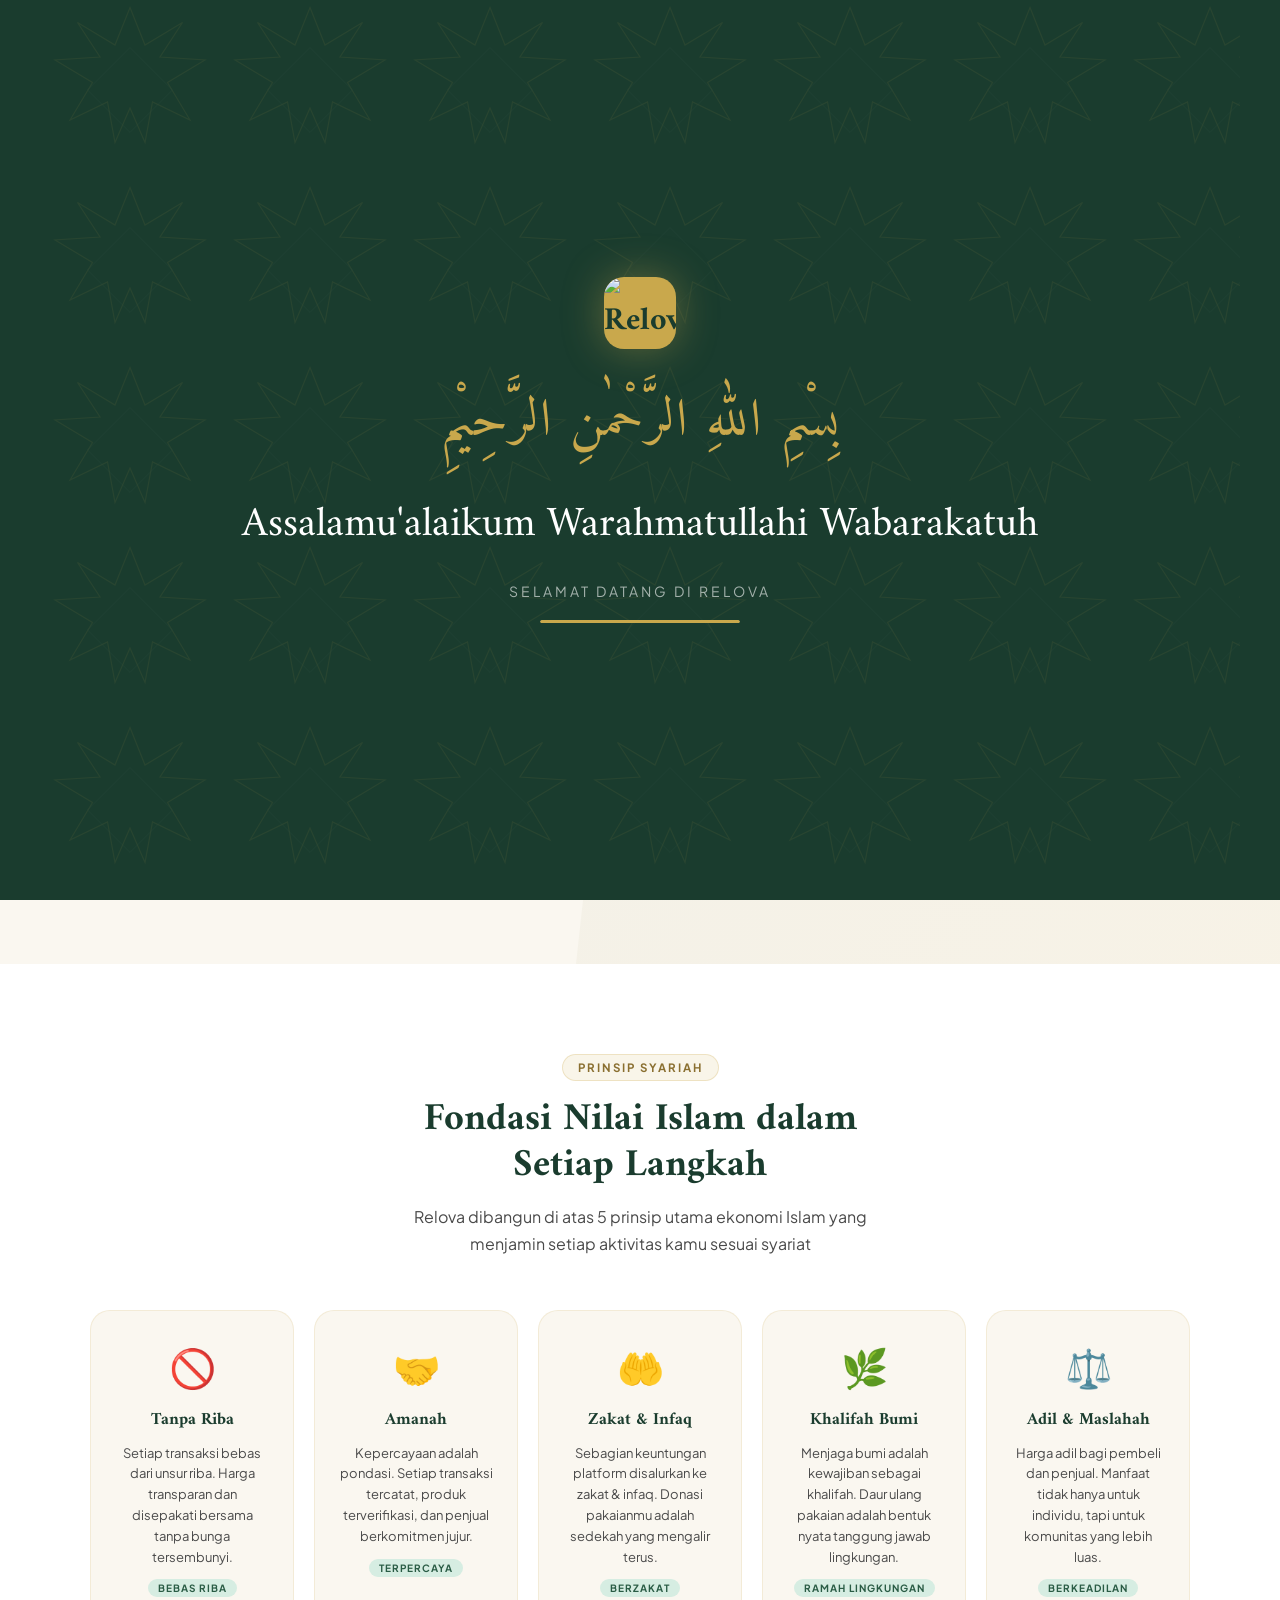
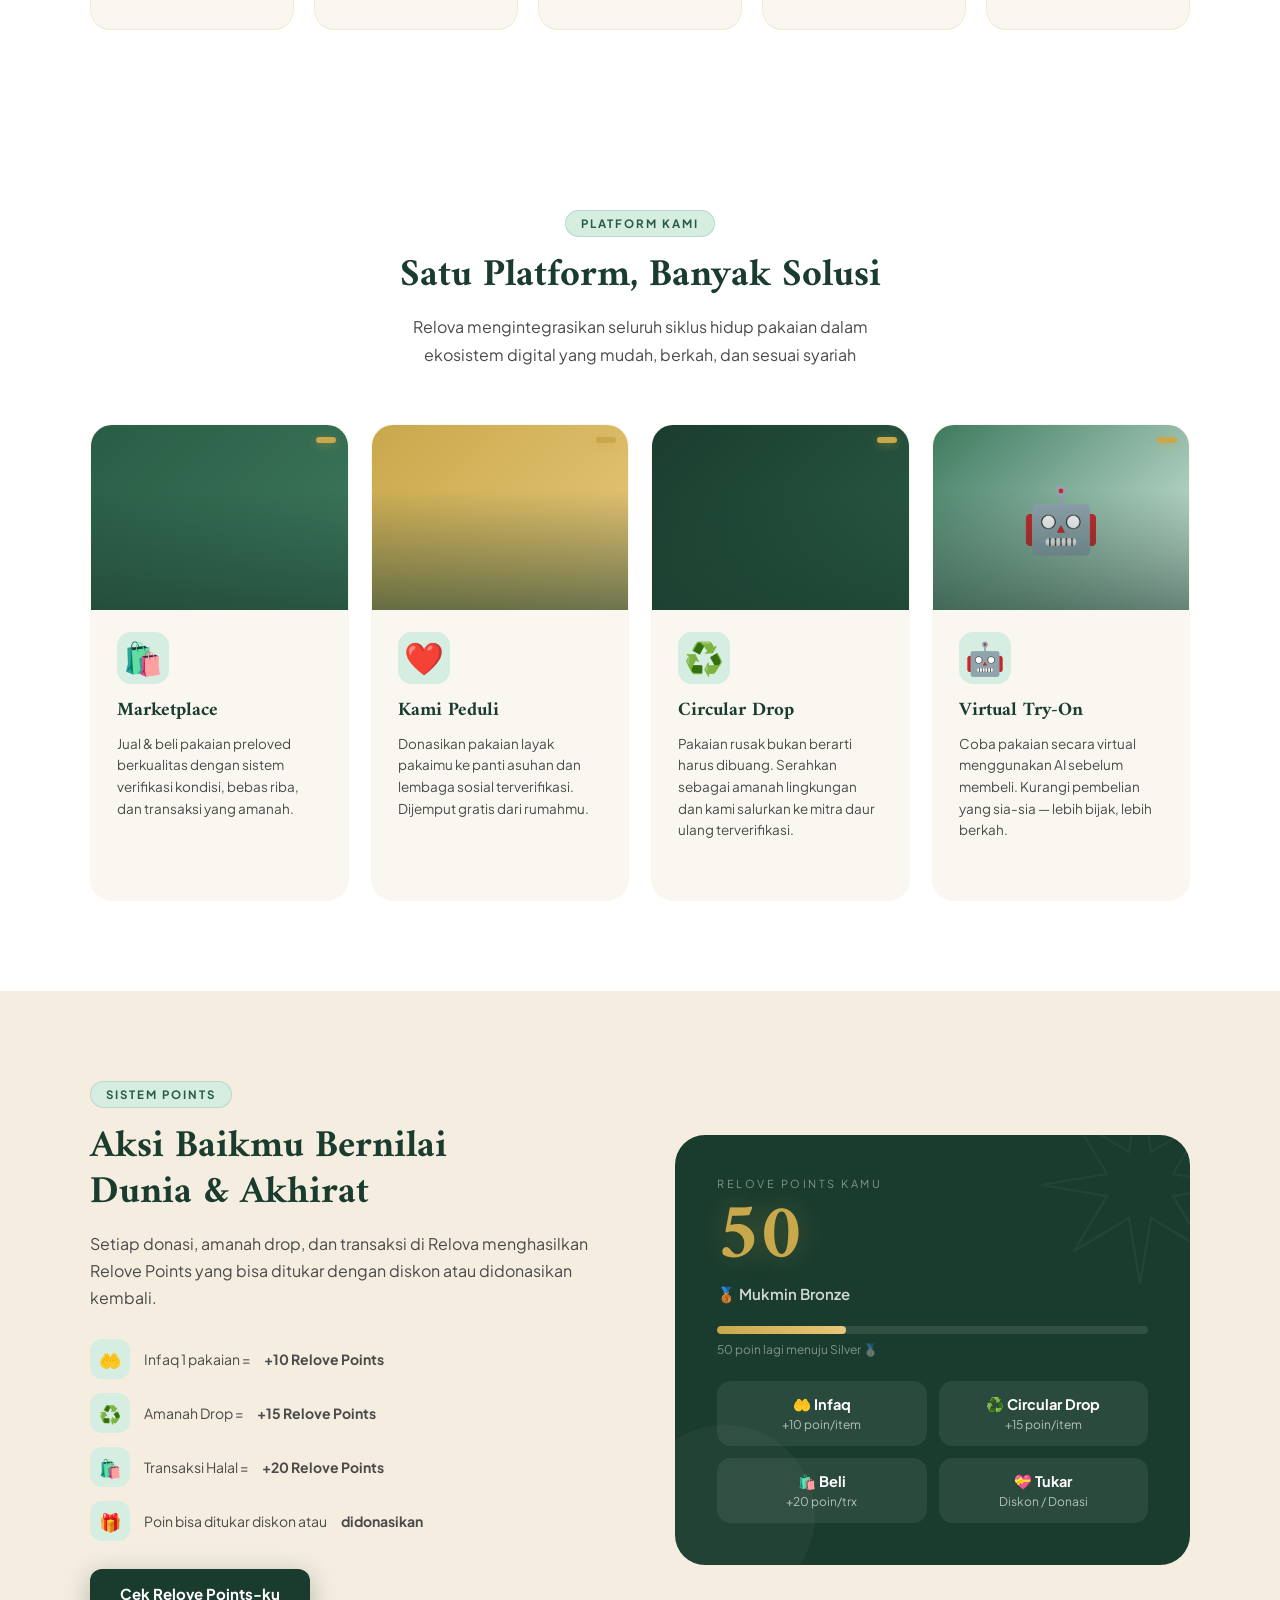
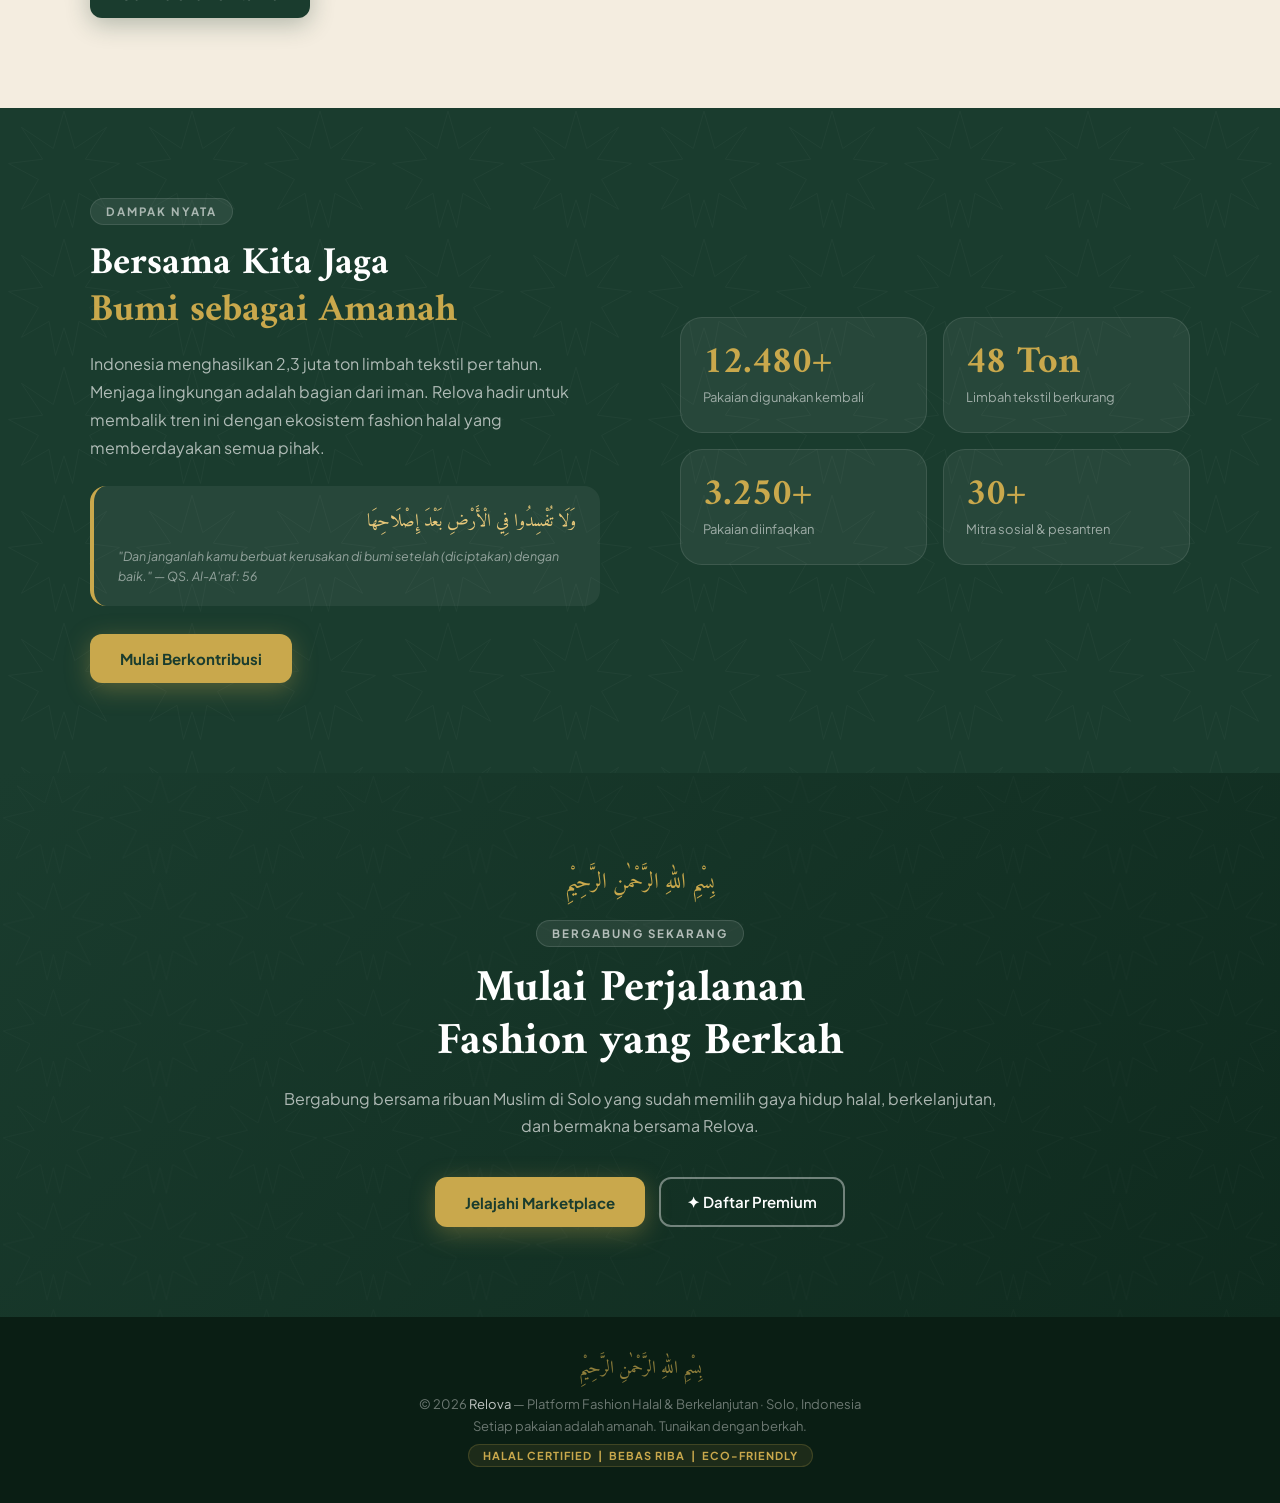
==== index.html @ 6621577d "Update index.html" ====
<!DOCTYPE html>
<html lang="id">
<head>
  <meta charset="UTF-8">
  <meta name="viewport" content="width=device-width, initial-scale=1.0">
  <title>Relova Syariah — Platform Fashion Halal & Berkelanjutan</title>
  <link href="https://fonts.googleapis.com/css2?family=Amiri:ital,wght@0,400;0,700;1,400&family=Plus+Jakarta+Sans:wght@300;400;500;600;700;800&display=swap" rel="stylesheet">

  <style>
    :root {
      --hijau: #1a3c2e;
      --hijau-mid: #2a5c45;
      --hijau-terang: #3d7a5e;
      --hijau-pucat: #d6ede2;
      --emas: #c9a84c;
      --emas-terang: #e8c87a;
      --emas-redup: #8a6f30;
      --krem: #faf7f0;
      --krem-hangat: #f4ede0;
      --putih: #ffffff;
      --teks-gelap: #161616;
      --teks-mid: #4a4a4a;
      --teks-redup: #8a8a8a;
    }

    * { margin: 0; padding: 0; box-sizing: border-box; }
    html { scroll-behavior: smooth; }

    body {
      font-family: 'Plus Jakarta Sans', sans-serif;
      background: var(--krem);
      color: var(--teks-gelap);
      overflow-x: hidden;
    }

    /* ================================================
       SALAM OVERLAY (splash screen)
    ================================================ */
    #salamOverlay {
      position: fixed;
      inset: 0;
      z-index: 9999;
      background: var(--hijau);
      display: flex;
      flex-direction: column;
      align-items: center;
      justify-content: center;
      gap: 20px;
      transition: opacity 0.8s ease, transform 0.8s ease;
    }

    #salamOverlay.fade-out {
      opacity: 0;
      pointer-events: none;
    }

    .salam-geo {
      position: absolute;
      inset: 0;
      overflow: hidden;
      opacity: 0.08;
    }

    .salam-geo svg {
      width: 100%;
      height: 100%;
    }

    .salam-bismillah {
      font-family: 'Amiri', serif;
      font-size: clamp(28px, 5vw, 52px);
      color: var(--emas);
      text-align: center;
      letter-spacing: 2px;
      animation: fadeInUp 0.8s ease both;
      animation-delay: 0.2s;
    }

    .salam-ucap {
      font-family: 'Amiri', serif;
      font-size: clamp(22px, 4vw, 42px);
      color: white;
      text-align: center;
      animation: fadeInUp 0.8s ease both;
      animation-delay: 0.5s;
    }

    .salam-sub {
      font-family: 'Plus Jakarta Sans', sans-serif;
      font-size: 14px;
      color: rgba(255,255,255,0.6);
      text-align: center;
      letter-spacing: 3px;
      text-transform: uppercase;
      animation: fadeInUp 0.8s ease both;
      animation-delay: 0.8s;
    }

    .salam-logo {
      width: 72px;
      height: 72px;
      background: var(--emas);
      border-radius: 20px;
      display: flex;
      align-items: center;
      justify-content: center;
      font-family: 'Amiri', serif;
      font-size: 32px;
      color: var(--hijau);
      font-weight: 700;
      margin-bottom: 8px;
      animation: fadeInUp 0.8s ease both;
      animation-delay: 0s;
      box-shadow: 0 0 40px rgba(201,168,76,0.4);
    }

    .salam-bar {
      width: 200px;
      height: 3px;
      background: rgba(255,255,255,0.1);
      border-radius: 10px;
      overflow: hidden;
      animation: fadeInUp 0.8s ease both;
      animation-delay: 1s;
    }

    .salam-bar-fill {
      height: 100%;
      background: var(--emas);
      border-radius: 10px;
      animation: loadBar 2s ease forwards;
      animation-delay: 1s;
    }

    @keyframes loadBar {
      from { width: 0; }
      to { width: 100%; }
    }

    @keyframes fadeInUp {
      from { opacity: 0; transform: translateY(24px); }
      to { opacity: 1; transform: translateY(0); }
    }

    /* ================================================
       ORNAMEN GEOMETRI ISLAM (helper pattern)
    ================================================ */
    .geo-bg {
      position: absolute;
      inset: 0;
      pointer-events: none;
      overflow: hidden;
      z-index: 0;
    }

    /* ================================================
       NAVBAR
    ================================================ */
    nav {
      position: fixed;
      top: 0; left: 0; right: 0;
      z-index: 900;
      display: flex;
      align-items: center;
      justify-content: space-between;
      padding: 14px 48px;
      background: rgba(250,247,240,0.94);
      backdrop-filter: blur(14px);
      border-bottom: 1px solid rgba(201,168,76,0.18);
      transition: all 0.3s;
    }

    nav.scrolled {
      padding: 10px 48px;
      box-shadow: 0 4px 24px rgba(26,60,46,0.08);
    }

    .logo {
      display: flex;
      align-items: center;
      gap: 12px;
      text-decoration: none;
    }

    .logo-mark {
      width: 38px;
      height: 38px;
      background: var(--hijau);
      border-radius: 11px;
      display: flex;
      align-items: center;
      justify-content: center;
      font-family: 'Amiri', serif;
      font-size: 20px;
      font-weight: 700;
      color: var(--emas);
      box-shadow: 0 4px 14px rgba(26,60,46,0.25);
    }

    .logo-teks {
      display: flex;
      flex-direction: column;
      line-height: 1;
    }

    .logo-nama {
      font-family: 'Amiri', serif;
      font-size: 22px;
      font-weight: 700;
      color: var(--hijau);
    }

    .logo-tagline {
      font-size: 9px;
      font-weight: 600;
      letter-spacing: 2px;
      text-transform: uppercase;
      color: var(--emas);
    }

    nav ul {
      display: flex;
      list-style: none;
      gap: 2px;
    }

    nav ul li a {
      text-decoration: none;
      color: var(--teks-mid);
      font-size: 13.5px;
      font-weight: 500;
      padding: 8px 13px;
      border-radius: 8px;
      transition: all 0.2s;
    }

    nav ul li a:hover {
      color: var(--hijau);
      background: var(--hijau-pucat);
    }

    .nav-cta {
      background: var(--emas) !important;
      color: var(--hijau) !important;
      font-weight: 700 !important;
      padding: 9px 18px !important;
      border-radius: 10px !important;
    }

    .nav-cta:hover {
      background: var(--emas-redup) !important;
      color: white !important;
    }

    /* ================================================
       HERO
    ================================================ */
    .hero {
      min-height: 100vh;
      display: grid;
      grid-template-columns: 1fr 1fr;
      align-items: center;
      padding: 110px 60px 70px;
      position: relative;
      overflow: hidden;
    }

    /* Islamic geometric bg */
    .hero::before {
      content: '';
      position: absolute;
      top: 0; right: 0;
      width: 55%;
      height: 100%;
      background: linear-gradient(135deg, rgba(26,60,46,0.04) 0%, rgba(201,168,76,0.06) 100%);
      clip-path: polygon(15% 0, 100% 0, 100% 100%, 0% 100%);
      z-index: 0;
    }

    .hero-text {
      position: relative;
      z-index: 1;
    }

    .hero-bismillah {
      font-family: 'Amiri', serif;
      font-size: 20px;
      color: var(--emas);
      margin-bottom: 18px;
      letter-spacing: 1px;
      opacity: 0.9;
    }

    .hero-badge {
      display: inline-flex;
      align-items: center;
      gap: 8px;
      background: var(--hijau-pucat);
      color: var(--hijau-mid);
      font-size: 12.5px;
      font-weight: 700;
      padding: 6px 16px;
      border-radius: 20px;
      margin-bottom: 26px;
      letter-spacing: 0.4px;
      border: 1px solid rgba(42,92,69,0.15);
    }

    .hero-badge .dot {
      width: 7px; height: 7px;
      background: var(--emas);
      border-radius: 50%;
      animation: pulse 2s ease-in-out infinite;
    }

    @keyframes pulse {
      0%, 100% { transform: scale(1); opacity: 1; }
      50% { transform: scale(1.4); opacity: 0.5; }
    }

    .hero-text h1 {
      font-family: 'Amiri', serif;
      font-size: clamp(38px, 4.5vw, 62px);
      font-weight: 700;
      line-height: 1.12;
      color: var(--hijau);
      margin-bottom: 22px;
    }

    .hero-text h1 .emas {
      color: var(--emas);
      position: relative;
    }

    .hero-text h1 .emas::after {
      content: '';
      position: absolute;
      bottom: -3px; left: 0; right: 0;
      height: 2.5px;
      background: linear-gradient(90deg, var(--emas), transparent);
      border-radius: 2px;
    }

    .hero-text p {
      font-size: 16.5px;
      color: var(--teks-mid);
      line-height: 1.75;
      max-width: 460px;
      margin-bottom: 36px;
    }

    .halal-badges {
      display: flex;
      gap: 10px;
      flex-wrap: wrap;
      margin-bottom: 32px;
    }

    .hbadge {
      display: flex;
      align-items: center;
      gap: 6px;
      background: white;
      border: 1.5px solid var(--hijau-pucat);
      border-radius: 8px;
      padding: 6px 14px;
      font-size: 12px;
      font-weight: 700;
      color: var(--hijau);
      box-shadow: 0 2px 10px rgba(26,60,46,0.06);
    }

    .hbadge .icon {
      font-size: 15px;
    }

    .hero-buttons {
      display: flex;
      gap: 14px;
      align-items: center;
      flex-wrap: wrap;
    }

    .btn-utama {
      background: var(--hijau);
      color: white;
      border: none;
      padding: 15px 30px;
      border-radius: 12px;
      font-family: 'Plus Jakarta Sans', sans-serif;
      font-size: 15px;
      font-weight: 700;
      cursor: pointer;
      transition: all 0.3s;
      box-shadow: 0 6px 24px rgba(26,60,46,0.3);
    }

    .btn-utama:hover {
      background: #0f2a1e;
      transform: translateY(-2px);
      box-shadow: 0 10px 36px rgba(26,60,46,0.38);
    }

    .btn-emas {
      background: var(--emas);
      color: var(--hijau);
      border: none;
      padding: 15px 30px;
      border-radius: 12px;
      font-family: 'Plus Jakarta Sans', sans-serif;
      font-size: 15px;
      font-weight: 700;
      cursor: pointer;
      transition: all 0.3s;
      box-shadow: 0 6px 24px rgba(201,168,76,0.35);
    }

    .btn-emas:hover {
      background: var(--emas-redup);
      color: white;
      transform: translateY(-2px);
    }

    .btn-outline {
      background: transparent;
      color: var(--hijau);
      border: 2px solid var(--hijau);
      padding: 13px 26px;
      border-radius: 12px;
      font-family: 'Plus Jakarta Sans', sans-serif;
      font-size: 15px;
      font-weight: 600;
      cursor: pointer;
      transition: all 0.3s;
      display: flex;
      align-items: center;
      gap: 8px;
    }

    .btn-outline:hover {
      background: var(--hijau-pucat);
      transform: translateY(-2px);
    }

    .hero-stats {
      display: flex;
      gap: 32px;
      margin-top: 52px;
      padding-top: 30px;
      border-top: 1px solid rgba(201,168,76,0.2);
    }

    .stat-item {}
    .stat-angka {
      font-family: 'Amiri', serif;
      font-size: 28px;
      font-weight: 700;
      color: var(--hijau);
    }
    .stat-label {
      font-size: 12px;
      color: var(--teks-redup);
      font-weight: 500;
      margin-top: 2px;
    }

    /* === HERO VISUAL === */
    .hero-visual {
      display: flex;
      justify-content: center;
      align-items: center;
      position: relative;
      z-index: 1;
    }

    .hero-visual-wrap {
      position: relative;
      width: 400px;
      height: 500px;
    }

    /* Islamic geometric star ornament */
    .geo-ornamen {
      position: absolute;
      top: 50%;
      left: 50%;
      transform: translate(-50%, -50%);
      width: 380px;
      height: 380px;
      opacity: 0.07;
      animation: slowSpin 40s linear infinite;
    }

    @keyframes slowSpin {
      from { transform: translate(-50%, -50%) rotate(0deg); }
      to { transform: translate(-50%, -50%) rotate(360deg); }
    }

    .kartu-utama {
      position: absolute;
      top: 50%; left: 50%;
      transform: translate(-50%, -50%);
      width: 270px;
      background: white;
      border-radius: 28px;
      padding: 32px 28px;
      box-shadow: 0 24px 72px rgba(26,60,46,0.18);
      z-index: 3;
      text-align: center;
    }

    .kartu-utama .ku-icon {
      font-size: 52px;
      margin-bottom: 14px;
    }

    .kartu-utama h3 {
      font-family: 'Amiri', serif;
      font-size: 22px;
      color: var(--hijau);
      font-weight: 700;
    }

    .kartu-utama p {
      font-size: 12.5px;
      color: var(--teks-redup);
      margin-top: 4px;
    }

    .kartu-utama .halal-seal {
      display: inline-flex;
      align-items: center;
      gap: 4px;
      background: var(--hijau-pucat);
      color: var(--hijau);
      font-size: 11px;
      font-weight: 700;
      padding: 4px 12px;
      border-radius: 20px;
      margin-top: 14px;
      border: 1px solid rgba(42,92,69,0.2);
    }

    .kartu-belakang1 {
      position: absolute;
      width: 220px;
      height: 300px;
      top: 20px; right: 10px;
      background: linear-gradient(140deg, var(--hijau-mid), var(--hijau-terang));
      border-radius: 24px;
      z-index: 1;
      transform: rotate(9deg);
      box-shadow: 0 16px 48px rgba(26,60,46,0.2);
    }

    .kartu-belakang2 {
      position: absolute;
      width: 220px;
      height: 300px;
      bottom: 20px; left: 10px;
      background: linear-gradient(140deg, var(--emas), var(--emas-terang));
      border-radius: 24px;
      z-index: 1;
      transform: rotate(-7deg);
      box-shadow: 0 16px 48px rgba(201,168,76,0.25);
    }

    .badge-melayang {
      position: absolute;
      background: white;
      border-radius: 14px;
      padding: 10px 16px;
      box-shadow: 0 10px 32px rgba(0,0,0,0.1);
      font-size: 13px;
      font-weight: 700;
      z-index: 4;
    }

    .badge-atas {
      top: 8px; right: -10px;
      color: var(--hijau);
      animation: melayang 3s ease-in-out infinite;
    }

    .badge-bawah {
      bottom: 16px; left: -10px;
      color: var(--emas-redup);
      animation: melayang 3s ease-in-out infinite;
      animation-delay: 1.5s;
    }

    @keyframes melayang {
      0%, 100% { transform: translateY(0); }
      50% { transform: translateY(-9px); }
    }

    /* ================================================
       SECTION WRAPPER
    ================================================ */
    section.blok {
      padding: 90px 60px;
      position: relative;
    }

    .label-seksi {
      display: inline-flex;
      align-items: center;
      gap: 8px;
      background: var(--hijau-pucat);
      color: var(--hijau-mid);
      font-size: 11.5px;
      font-weight: 700;
      letter-spacing: 2px;
      text-transform: uppercase;
      padding: 5px 15px;
      border-radius: 20px;
      margin-bottom: 16px;
      border: 1px solid rgba(42,92,69,0.15);
    }

    .label-emas {
      background: rgba(201,168,76,0.12);
      color: var(--emas-redup);
      border-color: rgba(201,168,76,0.25);
    }

    .judul-seksi {
      font-family: 'Amiri', serif;
      font-size: clamp(28px, 3vw, 44px);
      font-weight: 700;
      color: var(--hijau);
      line-height: 1.2;
      margin-bottom: 14px;
    }

    .sub-seksi {
      color: var(--teks-mid);
      font-size: 16px;
      max-width: 520px;
      line-height: 1.7;
    }

    /* ================================================
       FITUR GRID
    ================================================ */
    .fitur-seksi {
      background: white;
    }

    .fitur-header {
      text-align: center;
      margin-bottom: 56px;
    }

    .fitur-header .sub-seksi {
      margin: 0 auto;
    }

    .fitur-grid {
      display: grid;
      grid-template-columns: repeat(auto-fit, minmax(250px, 1fr));
      gap: 22px;
      max-width: 1100px;
      margin: 0 auto;
    }

    .kartu-fitur {
      background: var(--krem);
      border-radius: 22px;
      cursor: pointer;
      transition: all 0.35s cubic-bezier(0.34, 1.2, 0.64, 1);
      border: 1.5px solid transparent;
      overflow: hidden;
      position: relative;
    }

    .kartu-fitur:hover {
      transform: translateY(-9px);
      border-color: rgba(201,168,76,0.3);
      box-shadow: 0 22px 56px rgba(26,60,46,0.1);
    }

    .kf-img-wrap {
      width: 100%;
      height: 185px;
      overflow: hidden;
      position: relative;
    }

    .kf-img-wrap img {
      width: 100%;
      height: 100%;
      object-fit: cover;
      transition: transform 0.5s ease;
    }

    .kartu-fitur:hover .kf-img-wrap img {
      transform: scale(1.08);
    }

    .kf-overlay {
      position: absolute;
      inset: 0;
      background: linear-gradient(to bottom, transparent 35%, rgba(26,60,46,0.6) 100%);
    }

    .halal-chip {
      position: absolute;
      top: 12px; right: 12px;
      background: var(--emas);
      color: var(--hijau);
      font-size: 10px;
      font-weight: 800;
      padding: 3px 10px;
      border-radius: 20px;
      letter-spacing: 0.5px;
      box-shadow: 0 2px 10px rgba(201,168,76,0.4);
    }

    .kf-body {
      padding: 22px 26px 28px;
    }

    .kf-ikon {
      font-size: 32px;
      margin-bottom: 10px;
      display: inline-flex;
      align-items: center;
      justify-content: center;
      width: 52px;
      height: 52px;
      background: var(--hijau-pucat);
      border-radius: 14px;
    }

    .kartu-fitur h3 {
      font-family: 'Amiri', serif;
      font-size: 19px;
      font-weight: 700;
      color: var(--hijau);
      margin-bottom: 6px;
    }

    .kartu-fitur p {
      font-size: 13.5px;
      color: var(--teks-mid);
      line-height: 1.6;
    }

    .kf-arrow {
      display: inline-flex;
      align-items: center;
      gap: 6px;
      color: var(--emas-redup);
      font-size: 13px;
      font-weight: 700;
      margin-top: 14px;
      opacity: 0;
      transform: translateX(-8px);
      transition: all 0.3s;
    }

    .kartu-fitur:hover .kf-arrow {
      opacity: 1;
      transform: translateX(0);
    }

    /* ================================================
       PAHALA POINTS SECTION
    ================================================ */
    .pahala-seksi {
      background: var(--krem-hangat);
      overflow: hidden;
    }

    .pahala-container {
      display: grid;
      grid-template-columns: 1fr 1fr;
      gap: 70px;
      align-items: center;
      max-width: 1100px;
      margin: 0 auto;
    }

    .pahala-kartu {
      background: var(--hijau);
      border-radius: 30px;
      padding: 42px;
      color: white;
      position: relative;
      overflow: hidden;
    }

    /* Islamic star watermark inside card */
    .pahala-kartu::before {
      content: '';
      position: absolute;
      right: -60px; top: -60px;
      width: 220px; height: 220px;
      background: url("data:image/svg+xml,%3Csvg xmlns='http://www.w3.org/2000/svg' viewBox='0 0 100 100'%3E%3Cpath d='M50 5 L55 35 L80 20 L65 45 L95 50 L65 55 L80 80 L55 65 L50 95 L45 65 L20 80 L35 55 L5 50 L35 45 L20 20 L45 35 Z' fill='none' stroke='white' stroke-width='1'/%3E%3C/svg%3E") center/cover;
      opacity: 0.04;
    }

    .pahala-kartu::after {
      content: '';
      position: absolute;
      bottom: -40px; left: -40px;
      width: 180px; height: 180px;
      background: rgba(255,255,255,0.03);
      border-radius: 50%;
    }

    .pk-label {
      font-size: 11px;
      letter-spacing: 2.5px;
      text-transform: uppercase;
      color: rgba(255,255,255,0.45);
      margin-bottom: 8px;
    }

    .pk-poin {
      font-family: 'Amiri', serif;
      font-size: 80px;
      font-weight: 700;
      line-height: 1;
      color: var(--emas);
      text-shadow: 0 0 30px rgba(201,168,76,0.3);
    }

    .pk-level {
      font-size: 15px;
      font-weight: 600;
      color: rgba(255,255,255,0.8);
      margin-top: 6px;
      margin-bottom: 22px;
    }

    .pk-track {
      background: rgba(255,255,255,0.1);
      height: 8px;
      border-radius: 20px;
      overflow: hidden;
      margin-bottom: 8px;
    }

    .pk-fill {
      height: 100%;
      background: linear-gradient(90deg, var(--emas), var(--emas-terang));
      border-radius: 20px;
      transition: width 1.5s ease;
    }

    .pk-next {
      font-size: 12px;
      color: rgba(255,255,255,0.45);
    }

    .pk-grid {
      display: grid;
      grid-template-columns: 1fr 1fr;
      gap: 12px;
      margin-top: 24px;
    }

    .pk-item {
      background: rgba(255,255,255,0.07);
      border-radius: 14px;
      padding: 14px;
      text-align: center;
      font-size: 12px;
      color: rgba(255,255,255,0.65);
    }

    .pk-item strong {
      display: block;
      font-size: 14.5px;
      color: white;
      margin-bottom: 3px;
    }

    .pahala-info {
      display: flex;
      flex-direction: column;
      gap: 14px;
      margin-top: 28px;
    }

    .pahala-row {
      display: flex;
      align-items: center;
      gap: 14px;
      font-size: 14px;
      color: var(--teks-mid);
    }

    .pahala-row .pr-icon {
      width: 40px; height: 40px;
      background: var(--hijau-pucat);
      border-radius: 12px;
      display: flex;
      align-items: center;
      justify-content: center;
      font-size: 18px;
      flex-shrink: 0;
    }

    /* ================================================
       NILAI & DAMPAK
    ================================================ */
    .dampak-seksi {
      background: var(--hijau);
      color: white;
      overflow: hidden;
    }

    .dampak-inner {
      max-width: 1100px;
      margin: 0 auto;
      display: grid;
      grid-template-columns: 1fr 1fr;
      gap: 80px;
      align-items: center;
    }

    .dampak-kiri h2 {
      font-family: 'Amiri', serif;
      font-size: clamp(28px, 3vw, 44px);
      font-weight: 700;
      line-height: 1.2;
      margin-bottom: 16px;
    }

    .dampak-kiri h2 .emas { color: var(--emas); }

    .dampak-kiri p {
      color: rgba(255,255,255,0.65);
      font-size: 16px;
      line-height: 1.75;
    }

    .ayat-box {
      margin-top: 24px;
      padding: 20px 24px;
      background: rgba(255,255,255,0.06);
      border-radius: 16px;
      border-left: 4px solid var(--emas);
    }

    .ayat-arab {
      font-family: 'Amiri', serif;
      font-size: 18px;
      color: var(--emas-terang);
      direction: rtl;
      text-align: right;
      line-height: 1.8;
      margin-bottom: 8px;
    }

    .ayat-terjemah {
      font-size: 12.5px;
      color: rgba(255,255,255,0.5);
      font-style: italic;
      line-height: 1.6;
    }

    .dampak-grid {
      display: grid;
      grid-template-columns: 1fr 1fr;
      gap: 16px;
    }

    .dampak-item {
      background: rgba(255,255,255,0.06);
      border: 1px solid rgba(255,255,255,0.1);
      border-radius: 22px;
      padding: 26px 22px;
      transition: all 0.3s;
    }

    .dampak-item:hover {
      background: rgba(255,255,255,0.1);
      border-color: rgba(201,168,76,0.3);
    }

    .dampak-angka {
      font-family: 'Amiri', serif;
      font-size: 38px;
      font-weight: 700;
      color: var(--emas);
      line-height: 1;
    }

    .dampak-label {
      font-size: 13px;
      color: rgba(255,255,255,0.55);
      margin-top: 6px;
      line-height: 1.4;
    }

    /* ================================================
       PRINSIP SYARIAH SECTION
    ================================================ */
    .syariah-seksi {
      background: white;
    }

    .syariah-header {
      text-align: center;
      margin-bottom: 52px;
    }

    .syariah-header .sub-seksi {
      margin: 0 auto;
    }

    .syariah-grid {
      display: grid;
      grid-template-columns: repeat(auto-fit, minmax(200px, 1fr));
      gap: 20px;
      max-width: 1100px;
      margin: 0 auto;
    }

    .kartu-prinsip {
      background: var(--krem);
      border-radius: 20px;
      padding: 32px 24px;
      text-align: center;
      border: 1.5px solid rgba(201,168,76,0.15);
      transition: all 0.3s;
    }

    .kartu-prinsip:hover {
      border-color: var(--emas);
      transform: translateY(-5px);
      box-shadow: 0 16px 48px rgba(201,168,76,0.12);
    }

    .kp-ikon {
      font-size: 38px;
      margin-bottom: 14px;
      display: block;
    }

    .kartu-prinsip h4 {
      font-family: 'Amiri', serif;
      font-size: 17px;
      font-weight: 700;
      color: var(--hijau);
      margin-bottom: 8px;
    }

    .kartu-prinsip p {
      font-size: 13px;
      color: var(--teks-mid);
      line-height: 1.6;
    }

    .kp-badge {
      display: inline-block;
      background: var(--hijau-pucat);
      color: var(--hijau-mid);
      font-size: 10px;
      font-weight: 700;
      letter-spacing: 1px;
      padding: 3px 10px;
      border-radius: 20px;
      margin-top: 12px;
    }

    /* ================================================
       CTA SECTION
    ================================================ */
    .cta-seksi {
      background: linear-gradient(135deg, var(--hijau) 0%, #0f2a1e 100%);
      text-align: center;
      color: white;
      position: relative;
      overflow: hidden;
    }

    .cta-geo {
      position: absolute;
      inset: 0;
      opacity: 0.04;
    }

    .cta-inner {
      max-width: 720px;
      margin: 0 auto;
      position: relative;
      z-index: 1;
    }

    .cta-bismillah {
      font-family: 'Amiri', serif;
      font-size: 22px;
      color: var(--emas);
      margin-bottom: 18px;
    }

    .cta-seksi h2 {
      font-family: 'Amiri', serif;
      font-size: clamp(30px, 3.5vw, 50px);
      font-weight: 700;
      line-height: 1.18;
      margin-bottom: 16px;
    }

    .cta-seksi p {
      color: rgba(255,255,255,0.65);
      font-size: 16px;
      margin-bottom: 38px;
      line-height: 1.7;
    }

    .cta-tombol {
      display: flex;
      gap: 14px;
      justify-content: center;
      flex-wrap: wrap;
    }

    /* ================================================
       FOOTER
    ================================================ */
    footer {
      background: #0a1e14;
      color: rgba(255,255,255,0.4);
      text-align: center;
      padding: 36px 60px;
      font-size: 13px;
    }

    footer .footer-bismillah {
      font-family: 'Amiri', serif;
      font-size: 18px;
      color: var(--emas);
      margin-bottom: 12px;
      opacity: 0.7;
    }

    footer span { color: rgba(255,255,255,0.75); }

    footer .footer-halal {
      display: inline-flex;
      align-items: center;
      gap: 6px;
      background: rgba(201,168,76,0.1);
      border: 1px solid rgba(201,168,76,0.2);
      color: var(--emas);
      font-size: 11px;
      font-weight: 700;
      padding: 4px 14px;
      border-radius: 20px;
      margin-top: 10px;
      letter-spacing: 1px;
    }

    /* ================================================
       MODAL
    ================================================ */
    .modal-overlay {
      position: fixed;
      inset: 0;
      background: rgba(26,60,46,0.88);
      backdrop-filter: blur(8px);
      z-index: 9998;
      opacity: 0;
      pointer-events: none;
      transition: opacity 0.35s;
      display: flex;
      align-items: center;
      justify-content: center;
      padding: 20px;
    }

    .modal-overlay.active {
      opacity: 1;
      pointer-events: all;
    }

    .modal-box {
      background: var(--krem);
      border-radius: 30px;
      padding: 48px;
      max-width: 700px;
      width: 100%;
      max-height: 90vh;
      overflow-y: auto;
      transform: translateY(30px) scale(0.96);
      transition: transform 0.35s cubic-bezier(0.34, 1.56, 0.64, 1);
      position: relative;
    }

    .modal-overlay.active .modal-box {
      transform: translateY(0) scale(1);
    }

    .modal-bismillah {
      font-family: 'Amiri', serif;
      font-size: 22px;
      color: var(--emas);
      text-align: center;
      margin-bottom: 16px;
    }

    .modal-close {
      position: absolute;
      top: 20px; right: 20px;
      background: var(--hijau-pucat);
      border: none;
      width: 38px; height: 38px;
      border-radius: 50%;
      font-size: 16px;
      cursor: pointer;
      color: var(--hijau);
      display: flex; align-items: center; justify-content: center;
      transition: background 0.2s;
    }

    .modal-close:hover { background: rgba(42,92,69,0.2); }

    .modal-box h2 {
      font-family: 'Amiri', serif;
      font-size: 30px;
      color: var(--hijau);
      margin-bottom: 8px;
    }

    .modal-sub {
      color: var(--teks-redup);
      font-size: 14px;
      margin-bottom: 32px;
      line-height: 1.6;
    }

    .modal-steps {
      display: flex;
      flex-direction: column;
      gap: 16px;
    }

    .modal-step {
      display: flex;
      gap: 18px;
      align-items: flex-start;
      padding: 20px;
      background: white;
      border-radius: 18px;
      border: 1px solid rgba(201,168,76,0.15);
    }

    .step-num {
      width: 42px; height: 42px;
      min-width: 42px;
      background: var(--hijau);
      color: var(--emas);
      border-radius: 12px;
      display: flex; align-items: center; justify-content: center;
      font-family: 'Amiri', serif;
      font-size: 20px;
      font-weight: 700;
    }

    .step-content h4 {
      font-size: 15px;
      font-weight: 700;
      color: var(--hijau);
      margin-bottom: 4px;
    }

    .step-content p {
      font-size: 13px;
      color: var(--teks-mid);
      line-height: 1.6;
    }

    .modal-pillars {
      display: grid;
      grid-template-columns: 1fr 1fr;
      gap: 14px;
      margin-top: 28px;
    }

    .pillar-card {
      background: white;
      border-radius: 16px;
      padding: 20px;
      border: 1px solid rgba(201,168,76,0.18);
      text-align: center;
    }

    .pillar-icon { font-size: 28px; margin-bottom: 8px; }
    .pillar-card h4 { font-size: 14px; font-weight: 700; color: var(--hijau); }
    .pillar-card p { font-size: 12px; color: var(--teks-redup); margin-top: 4px; }

    .modal-cta {
      margin-top: 28px;
      display: flex;
      gap: 12px;
      flex-wrap: wrap;
    }

    /* ================================================
       FADE ON SCROLL
    ================================================ */
    .fade-up {
      opacity: 0;
      transform: translateY(30px);
      transition: opacity 0.65s ease, transform 0.65s ease;
    }

    .fade-up.visible {
      opacity: 1;
      transform: translateY(0);
    }

    /* ================================================
       RESPONSIVE
    ================================================ */
    @media (max-width: 900px) {
      nav { padding: 14px 20px; }
      nav ul { display: none; }
      .hero {
        grid-template-columns: 1fr;
        padding: 100px 24px 60px;
        text-align: center;
      }
      .hero-text p { margin: 0 auto 28px; }
      .hero-buttons, .halal-badges { justify-content: center; }
      .hero-stats { justify-content: center; }
      .hero-visual { display: none; }
      section.blok { padding: 60px 24px; }
      .pahala-container, .dampak-inner { grid-template-columns: 1fr; gap: 36px; }
      .dampak-grid { grid-template-columns: 1fr 1fr; }
      .modal-box { padding: 28px 20px; }
      .modal-pillars { grid-template-columns: 1fr 1fr; }
    }
  </style>
</head>
<body>

<!-- ================================================
     SALAM OVERLAY
================================================ -->
<div id="salamOverlay">
  <!-- Geometric background -->
  <div class="salam-geo">
    <svg viewBox="0 0 800 600" xmlns="http://www.w3.org/2000/svg">
      <defs>
        <pattern id="geo" x="0" y="0" width="120" height="120" patternUnits="userSpaceOnUse">
          <polygon points="60,5 70,30 95,15 80,38 110,40 85,55 100,80 75,68 70,95 60,72 50,95 45,68 20,80 35,55 10,40 40,38 25,15 50,30" fill="none" stroke="rgba(201,168,76,1)" stroke-width="0.8"/>
          <rect x="40" y="40" width="40" height="40" transform="rotate(45,60,60)" fill="none" stroke="rgba(255,255,255,0.4)" stroke-width="0.5"/>
        </pattern>
      </defs>
      <rect width="800" height="600" fill="url(#geo)"/>
    </svg>
  </div>

 <div class="salam-logo" style="background:var(--emas);padding:0;overflow:hidden;">
  <img src="https://github.com/Mi24-ai/Relova-Syariah/blob/main/logo.jpg?raw=true" 
       alt="Relova Logo" 
       style="width:100%;height:100%;object-fit:cover;border-radius:20px;">
</div>
  <div class="salam-bismillah">بِسْمِ اللهِ الرَّحْمٰنِ الرَّحِيْمِ</div>
  <div class="salam-ucap">Assalamu'alaikum Warahmatullahi Wabarakatuh</div>
  <div class="salam-sub">Selamat Datang di Relova</div>
  <div class="salam-bar">
    <div class="salam-bar-fill"></div>
  </div>
</div>

<!-- ================================================
     NAVBAR
================================================ -->
<nav id="navbar">
  <a class="logo" href="#">
    <div class="logo-mark" style="background:transparent;padding:0;overflow:hidden;">
  <img src="https://github.com/Mi24-ai/Relova-Syariah/blob/main/logo.jpg?raw=true" 
       alt="Relova Logo" 
       style="width:100%;height:100%;object-fit:cover;border-radius:11px;">
</div>
    <div class="logo-teks">
      <span class="logo-nama">Relova</span>
      <span class="logo-tagline">Platform Fashion Halal &amp; Syariah</span>
    </div>
  </a>

  <ul>
    <li><a href="marketplace.html">marketplace</a></li>
    <li><a href="tryon.html">Virtual Try-On</a></li>
    <li><a href="kamipeduli.html">Kami Peduli</a></li>
    <li><a href="circulardrop.html">Circular Drop</a></li>
    <li><a href="reward.html">Relove Points</a></li>
    <li><a href="premium.html" class="nav-cta">✦ Premium</a></li>
  </ul>
</nav>

<!-- ================================================
     MODAL
================================================ -->
<div class="modal-overlay" id="modalTentang">
  <div class="modal-box">
    <button class="modal-close" onclick="tutupModal()">✕</button>
    <div class="modal-bismillah">بِسْمِ اللهِ الرَّحْمٰنِ الرَّحِيْمِ</div>
    <h2>Tentang Relova</h2>
    <p class="modal-sub">Platform circular fashion halal pertama yang mengintegrasikan jual-beli, sedekah, dan daur ulang dalam satu ekosistem digital berbasis nilai Islam</p>

    <div class="modal-steps">
      <div class="modal-step">
        <div class="step-num">1</div>
        <div class="step-content">
          <h4>Jual &amp; Beli Pakaian Halal (marketplace)</h4>
          <p>Transaksi jual-beli pakaian preloved yang bebas riba, transparan, dan amanah. Setiap produk terverifikasi kondisi dan kehalalannya. Relove Points otomatis bertambah tiap transaksi.</p>
        </div>
      </div>
      <div class="modal-step">
        <div class="step-num">2</div>
        <div class="step-content">
          <h4>Infaq &amp; Sedekah (Kami Peduli)</h4>
          <p>Sedekahkan pakaian ka ke panti asuhan dan lembaga sosial terverifikasi. Mitra ekspedisi kami menjemput langsung dari rumahmu — gratis! Setiap donasi dicatat sebagai amal.</p>
        </div>
      </div>
      <div class="modal-step">
        <div class="step-num">٣</div>
        <div class="step-content">
          <h4>Circular Drop: Daur Ulang Bertanggung Jawab</h4>
          <p>Pakaian tidak layak pakai bukan berarti harus dibuang dan menjadi limbah. Serahkan ke Relova sebagai amanah lingkungan, dan kami salurkan ke mitra daur ulang tekstil terverifikasi.</p>
        </div>
      </div>
      <div class="modal-step">
        <div class="step-num">٤</div>
        <div class="step-content">
          <h4>Relove Points: Nilai dari Setiap Kebaikan</h4>
          <p>Setiap aksi — berinfaq, amanah drop, dan bertransaksi akan menghasilkan Relova Points. Poin bisa ditukar diskon atau didonasikan ke lembaga sosial sebagai sedekah digital.</p>
        </div>
      </div>
    </div>

    <div class="modal-pillars">
      <div class="pillar-card">
        <div class="pillar-icon">🕌</div>
        <h4>100% Halal</h4>
        <p>Transaksi bebas riba, transparan &amp; amanah</p>
      </div>
      <div class="pillar-card">
        <div class="pillar-icon">🤲</div>
        <h4>Kami Peduli</h4>
        <p>Donasi terukur langsung ke mitra sosial</p>
      </div>
      <div class="pillar-card">
        <div class="pillar-icon">🤖</div>
        <h4>Virtual Try-On</h4>
        <p>Coba pakaian secara virtual sebelum membeli</p>
      </div>
      <div class="pillar-card">
        <div class="pillar-icon">🌿</div>
        <h4>Relove Points</h4>
        <p>Setiap kebaikan menghasilkan nilai nyata</p>
      </div>
    </div>

    <div class="modal-cta">
      <button class="btn-utama" onclick="location.href='marketplace.html'; tutupModal()">Mulai Sekarang</button>
      <button class="btn-outline" onclick="tutupModal()">Tutup</button>
    </div>
  </div>
</div>

<!-- ================================================
     HERO
================================================ -->
<section class="hero" id="beranda">
  <!-- Geometric watermark -->
  <div class="geo-bg">
    <svg viewBox="0 0 1200 700" xmlns="http://www.w3.org/2000/svg" opacity="0.035">
      <defs>
        <pattern id="heroGeo" x="0" y="0" width="100" height="100" patternUnits="userSpaceOnUse">
          <polygon points="50,2 58,28 84,12 68,35 97,42 72,54 85,80 62,67 56,94 50,70 44,94 38,67 15,80 28,54 3,42 32,35 16,12 42,28" fill="none" stroke="#2a5c45" stroke-width="0.8"/>
        </pattern>
      </defs>
      <rect width="1200" height="700" fill="url(#heroGeo)"/>
    </svg>
  </div>

  <div class="hero-text fade-up">
    <div class="hero-bismillah">بِسْمِ اللهِ الرَّحْمٰنِ الرَّحِيْمِ</div>

    <div class="hero-badge">
      <span class="dot"></span>
      Platform Circular Fashion Halal #1 di Solo
    </div>

    <h1>Fashion <span class="emas">Halal</span><br>Dimulai dari<br>Lemarimu</h1>

    <p>Jual, infaqkan, dan daur ulang pakaianmu dalam satu platform berbasis nilai syariah. Bersama Relova, setiap helai kain adalah amanah yang punya makna lebih dari sekadar mode.</p>

    <div class="halal-badges">
      <div class="hbadge"><span class="icon">✅</span> 100% Halal</div>
      <div class="hbadge"><span class="icon">🚫</span> Bebas Riba</div>
      <div class="hbadge"><span class="icon">🤝</span> Transaksi Amanah</div>
      <div class="hbadge"><span class="icon">🌿</span> Ramah Lingkungan</div>
    </div>

    <div class="hero-buttons">
      <button class="btn-utama" onclick="location.href='marketplace.html'">Mulai Sekarang</button>
      <button class="btn-outline" onclick="bukaModal()">
        <svg width="15" height="15" viewBox="0 0 15 15" fill="none">
          <circle cx="7.5" cy="7.5" r="6.5" stroke="currentColor" stroke-width="1.5"/>
          <path d="M7.5 5.5v2.7L9 9.7" stroke="currentColor" stroke-width="1.5" stroke-linecap="round"/>
        </svg>
        Pelajari Lebih Lanjut
      </button>
    </div>

    <div class="hero-stats">
      <div class="stat-item">
        <div class="stat-angka">12.480+</div>
        <div class="stat-label">Pakaian beredar</div>
      </div>
      <div class="stat-item">
        <div class="stat-angka">48 Ton</div>
        <div class="stat-label">Limbah dikurangi</div>
      </div>
      <div class="stat-item">
        <div class="stat-angka">3.250+</div>
        <div class="stat-label">Donasi tersalur</div>
      </div>
    </div>
  </div>

  <div class="hero-visual">
    <div class="hero-visual-wrap">
      <!-- Spinning Islamic star -->
      <div class="geo-ornamen">
        <svg viewBox="0 0 200 200" xmlns="http://www.w3.org/2000/svg">
          <polygon points="100,5 112,60 160,20 128,70 195,80 142,105 168,160 115,128 110,195 100,140 90,195 85,128 32,160 58,105 5,80 72,70 40,20 88,60" fill="none" stroke="#1a3c2e" stroke-width="1.5"/>
          <polygon points="100,20 109,58 148,32 124,68 180,78 133,100 155,148 107,122 102,175 100,126 98,175 93,122 45,148 67,100 20,78 76,68 52,32 91,58" fill="none" stroke="#2a5c45" stroke-width="0.8"/>
          <circle cx="100" cy="100" r="55" fill="none" stroke="#c9a84c" stroke-width="0.6" stroke-dasharray="4 3"/>
        </svg>
      </div>

      <div class="kartu-belakang2"></div>
      <div class="kartu-belakang1"></div>

      <div class="kartu-utama">
        <div class="ku-icon">🕌</div>
        <h3>Relova</h3>
        <p>Platform Fashion Halal</p>
        <div class="halal-seal">✅ Terverifikasi Halal</div>
      </div>

      <div class="badge-melayang badge-atas">🌿 48 Ton Dikurangi</div>
      <div class="badge-melayang badge-bawah">🤲 +30 Pahala Points</div>
    </div>
  </div>
</section>

<!-- ================================================
     PRINSIP SYARIAH
================================================ -->
<section class="blok syariah-seksi" id="prinsip">
  <div class="syariah-header fade-up">
    <div class="label-seksi label-emas">Prinsip Syariah</div>
    <h2 class="judul-seksi">Fondasi Nilai Islam dalam<br>Setiap Langkah</h2>
    <p class="sub-seksi">Relova dibangun di atas 5 prinsip utama ekonomi Islam yang menjamin setiap aktivitas kamu sesuai syariat</p>
  </div>

  <div class="syariah-grid">
    <div class="kartu-prinsip fade-up" style="transition-delay:0.05s">
      <span class="kp-ikon">🚫</span>
      <h4>Tanpa Riba</h4>
      <p>Setiap transaksi bebas dari unsur riba. Harga transparan dan disepakati bersama tanpa bunga tersembunyi.</p>
      <span class="kp-badge">BEBAS RIBA</span>
    </div>
    <div class="kartu-prinsip fade-up" style="transition-delay:0.1s">
      <span class="kp-ikon">🤝</span>
      <h4>Amanah</h4>
      <p>Kepercayaan adalah pondasi. Setiap transaksi tercatat, produk terverifikasi, dan penjual berkomitmen jujur.</p>
      <span class="kp-badge">TERPERCAYA</span>
    </div>
    <div class="kartu-prinsip fade-up" style="transition-delay:0.15s">
      <span class="kp-ikon">🤲</span>
      <h4>Zakat &amp; Infaq</h4>
      <p>Sebagian keuntungan platform disalurkan ke zakat &amp; infaq. Donasi pakaianmu adalah sedekah yang mengalir terus.</p>
      <span class="kp-badge">BERZAKAT</span>
    </div>
    <div class="kartu-prinsip fade-up" style="transition-delay:0.2s">
      <span class="kp-ikon">🌿</span>
      <h4>Khalifah Bumi</h4>
      <p>Menjaga bumi adalah kewajiban sebagai khalifah. Daur ulang pakaian adalah bentuk nyata tanggung jawab lingkungan.</p>
      <span class="kp-badge">RAMAH LINGKUNGAN</span>
    </div>
    <div class="kartu-prinsip fade-up" style="transition-delay:0.25s">
      <span class="kp-ikon">⚖️</span>
      <h4>Adil &amp; Maslahah</h4>
      <p>Harga adil bagi pembeli dan penjual. Manfaat tidak hanya untuk individu, tapi untuk komunitas yang lebih luas.</p>
      <span class="kp-badge">BERKEADILAN</span>
    </div>
  </div>
</section>

<!-- ================================================
     FITUR GRID
================================================ -->
<section class="blok fitur-seksi" id="fitur">
  <div class="fitur-header fade-up">
    <div class="label-seksi">Platform Kami</div>
    <h2 class="judul-seksi">Satu Platform, Banyak Solusi</h2>
    <p class="sub-seksi">Relova mengintegrasikan seluruh siklus hidup pakaian dalam ekosistem digital yang mudah, berkah, dan sesuai syariah</p>
  </div>

  <div class="fitur-grid">
    <div class="kartu-fitur fade-up" onclick="location.href='marketplace.html'" style="transition-delay:0.05s">
      <div class="kf-img-wrap">
        <img src="https://encrypted-tbn0.gstatic.com/images?q=tbn:ANd9GcQagY3JN492N23QrO1GrTVHPXeHhmVaMEAGmg&s" alt="Pasar Halal" onerror="this.style.display='none';this.parentElement.style.background='linear-gradient(135deg,#2a5c45,#3d7a5e)'">
        <div class="kf-overlay"></div>
        <div class="halal-chip"></div>
      </div>
      <div class="kf-body">
        <div class="kf-ikon">🛍️</div>
        <h3>Marketplace</h3>
        <p>Jual &amp; beli pakaian preloved berkualitas dengan sistem verifikasi kondisi, bebas riba, dan transaksi yang amanah.</p>
        <div class="kf-arrow">Lihat Marketplace →</div>
      </div>
    </div>

    <div class="kartu-fitur fade-up" onclick="location.href='kamipeduli.html'" style="transition-delay:0.1s">
      <div class="kf-img-wrap">
        <img src="https://encrypted-tbn0.gstatic.com/images?q=tbn:ANd9GcR73dRcLAkYIzG29xrJE8xsd5wcAiIh_gjGaw&s" alt="Infaq Sedekah" onerror="this.style.display='none';this.parentElement.style.background='linear-gradient(135deg,#c9a84c,#e8c87a)'">
        <div class="kf-overlay"></div>
        <div class="halal-chip"></div>
      </div>
      <div class="kf-body">
        <div class="kf-ikon">❤️</div>
        <h3>Kami Peduli</h3>
        <p>Donasikan pakaian layak pakaimu ke panti asuhan dan lembaga sosial terverifikasi. Dijemput gratis dari rumahmu.</p>
        <div class="kf-arrow">Mulai Bersedekah →</div>
      </div>
    </div>

    <div class="kartu-fitur fade-up" onclick="location.href='circulardrop.html'" style="transition-delay:0.15s">
      <div class="kf-img-wrap">
        <img src="https://encrypted-tbn0.gstatic.com/images?q=tbn:ANd9GcSd7UZzRo2dB9e6gXrH2EX9C-iRZ5fzSL8Png&s" alt="Circular Drop" onerror="this.style.display='none';this.parentElement.style.background='linear-gradient(135deg,#1a3c2e,#2a5c45)'">
        <div class="kf-overlay"></div>
        <div class="halal-chip"></div>
      </div>
      <div class="kf-body">
        <div class="kf-ikon">♻️</div>
        <h3>Circular Drop</h3>
        <p>Pakaian rusak bukan berarti harus dibuang. Serahkan sebagai amanah lingkungan dan kami salurkan ke mitra daur ulang terverifikasi.</p>
        <div class="kf-arrow">Daur Ulang Sekarang →</div>
      </div>
    </div>

    <div class="kartu-fitur fade-up" onclick="location.href='tryon.html'" style="transition-delay:0.2s">
      <div class="kf-img-wrap">
        <img src="https://github.com/Mi24-ai/Relova-Syariah/blob/main/Screenshot%202026-05-15%20002611.png?raw=true" alt="Try-on" onerror="this.style.display='none';this.parentElement.style.background='linear-gradient(135deg,#1a3c2e,#2a5c45)'">
        <div style="width:100%;height:100%;background:linear-gradient(135deg,#3d7a5e,#d6ede2);display:flex;align-items:center;justify-content:center;font-size:64px;">🤖</div>
        <div class="kf-overlay"></div>
        <div class="halal-chip"></div>
      </div>
      <div class="kf-body">
        <div class="kf-ikon">🤖</div>
        <h3>Virtual Try-On</h3>
        <p>Coba pakaian secara virtual menggunakan AI sebelum membeli. Kurangi pembelian yang sia-sia — lebih bijak, lebih berkah.</p>
        <div class="kf-arrow">Coba Sekarang →</div>
      </div>
    </div>
  </div>
</section>

<!-- ================================================
     PAHALA POINTS
================================================ -->
<section class="blok pahala-seksi" id="pahala">
  <div class="pahala-container">
    <div class="fade-up">
      <div class="label-seksi">Sistem Points</div>
      <h2 class="judul-seksi">Aksi Baikmu Bernilai<br>Dunia &amp; Akhirat</h2>
      <p class="sub-seksi">Setiap donasi, amanah drop, dan transaksi di Relova menghasilkan Relove Points yang bisa ditukar dengan diskon atau didonasikan kembali.</p>

      <div class="pahala-info">
        <div class="pahala-row">
          <div class="pr-icon">🤲</div>
          Infaq 1 pakaian = <strong>+10 Relove Points</strong>
        </div>
        <div class="pahala-row">
          <div class="pr-icon">♻️</div>
          Amanah Drop = <strong>+15 Relove Points</strong>
        </div>
        <div class="pahala-row">
          <div class="pr-icon">🛍️</div>
          Transaksi Halal = <strong>+20 Relove Points</strong>
        </div>
        <div class="pahala-row">
          <div class="pr-icon">🎁</div>
          Poin bisa ditukar diskon atau <strong>didonasikan</strong>
        </div>
      </div>

      <button class="btn-utama" style="margin-top:28px" onclick="location.href='reward.html'">Cek Relove Points-ku</button>
    </div>

    <div class="pahala-kartu fade-up">
      <div class="pk-label">Relove Points Kamu</div>
      <div class="pk-poin" id="pahalaPoin">0</div>
      <div class="pk-level" id="pahalaLevel">🥉 Mukmin Bronze</div>

      <div class="pk-track">
        <div class="pk-fill" id="pahalaFill" style="width:30%"></div>
      </div>
      <div class="pk-next" id="pahalaNext">50 poin lagi menuju Silver 🥈</div>

      <div class="pk-grid">
        <div class="pk-item">
          <strong>🤲 Infaq</strong>
          +10 poin/item
        </div>
        <div class="pk-item">
          <strong>♻️ Circular Drop</strong>
          +15 poin/item
        </div>
        <div class="pk-item">
          <strong>🛍️ Beli</strong>
          +20 poin/trx
        </div>
        <div class="pk-item">
          <strong>💝 Tukar</strong>
          Diskon / Donasi
        </div>
      </div>
    </div>
  </div>
</section>

<!-- ================================================
     DAMPAK
================================================ -->
<section class="blok dampak-seksi" id="dampak">
  <!-- Geometric watermark -->
  <div class="geo-bg" style="opacity:0.04">
    <svg viewBox="0 0 1200 700" xmlns="http://www.w3.org/2000/svg">
      <defs>
        <pattern id="dampakGeo" x="0" y="0" width="120" height="120" patternUnits="userSpaceOnUse">
          <polygon points="60,3 70,38 100,18 80,48 112,52 84,67 100,95 74,80 68,112 60,86 52,112 46,80 20,95 36,67 8,52 40,48 20,18 50,38" fill="none" stroke="white" stroke-width="0.7"/>
        </pattern>
      </defs>
      <rect width="1200" height="700" fill="url(#dampakGeo)"/>
    </svg>
  </div>

  <div class="dampak-inner">
    <div class="dampak-kiri fade-up">
      <div class="label-seksi" style="background:rgba(255,255,255,0.08);color:rgba(255,255,255,0.6);border-color:rgba(255,255,255,0.1)">Dampak Nyata</div>
      <h2>Bersama Kita Jaga<br><span class="emas">Bumi sebagai Amanah</span></h2>
      <p>Indonesia menghasilkan 2,3 juta ton limbah tekstil per tahun. Menjaga lingkungan adalah bagian dari iman. Relova hadir untuk membalik tren ini dengan ekosistem fashion halal yang memberdayakan semua pihak.</p>

      <div class="ayat-box">
        <div class="ayat-arab">وَلَا تُفْسِدُوا فِي الْأَرْضِ بَعْدَ إِصْلَاحِهَا</div>
        <div class="ayat-terjemah">"Dan janganlah kamu berbuat kerusakan di bumi setelah (diciptakan) dengan baik." — QS. Al-A'raf: 56</div>
      </div>

      <button class="btn-emas" style="margin-top:28px" onclick="location.href='circulardrop.html'">Mulai Berkontribusi</button>
    </div>

    <div class="dampak-grid fade-up">
      <div class="dampak-item">
        <div class="dampak-angka">12.480+</div>
        <div class="dampak-label">Pakaian digunakan kembali</div>
      </div>
      <div class="dampak-item">
        <div class="dampak-angka">48 Ton</div>
        <div class="dampak-label">Limbah tekstil berkurang</div>
      </div>
      <div class="dampak-item">
        <div class="dampak-angka">3.250+</div>
        <div class="dampak-label">Pakaian diinfaqkan</div>
      </div>
      <div class="dampak-item">
        <div class="dampak-angka">30+</div>
        <div class="dampak-label">Mitra sosial &amp; pesantren</div>
      </div>
    </div>
  </div>
</section>

<!-- ================================================
     CTA
================================================ -->
<section class="blok cta-seksi">
  <!-- Geometric watermark -->
  <div class="cta-geo">
    <svg viewBox="0 0 1200 600" xmlns="http://www.w3.org/2000/svg">
      <defs>
        <pattern id="ctaGeo" x="0" y="0" width="100" height="100" patternUnits="userSpaceOnUse">
          <polygon points="50,3 58,28 84,12 68,35 97,42 72,54 85,80 62,67 56,94 50,70 44,94 38,67 15,80 28,54 3,42 32,35 16,12 42,28" fill="none" stroke="white" stroke-width="0.6"/>
        </pattern>
      </defs>
      <rect width="1200" height="600" fill="url(#ctaGeo)"/>
    </svg>
  </div>

  <div class="cta-inner fade-up">
    <div class="cta-bismillah">بِسْمِ اللهِ الرَّحْمٰنِ الرَّحِيْمِ</div>
    <div class="label-seksi" style="background:rgba(255,255,255,0.08);color:rgba(255,255,255,0.65);border-color:rgba(255,255,255,0.12)">Bergabung Sekarang</div>
    <h2>Mulai Perjalanan<br>Fashion yang Berkah</h2>
    <p>Bergabung bersama ribuan Muslim di Solo yang sudah memilih gaya hidup halal, berkelanjutan, dan bermakna bersama Relova.</p>
    <div class="cta-tombol">
      <button class="btn-emas" onclick="location.href='marketplace.html'">Jelajahi Marketplace</button>
      <button class="btn-outline" style="border-color:rgba(255,255,255,0.4);color:white" onclick="location.href='premium.html'">✦ Daftar Premium</button>
    </div>
  </div>
</section>

<!-- ================================================
     FOOTER
================================================ -->
<footer>
  <div class="footer-bismillah">بِسْمِ اللهِ الرَّحْمٰنِ الرَّحِيْمِ</div>
  <p>© 2026 <span>Relova</span> — Platform Fashion Halal &amp; Berkelanjutan · Solo, Indonesia</p>
  <p style="margin-top:6px">Setiap pakaian adalah amanah. Tunaikan dengan berkah.</p>
  <div>
    <span class="footer-halal">HALAL CERTIFIED &nbsp;|&nbsp; BEBAS RIBA &nbsp;|&nbsp; ECO-FRIENDLY</span>
  </div>
</footer>

<!-- ================================================
     SCRIPT
================================================ -->
<script>
  /* ===== SALAM OVERLAY & AUDIO ===== */
  window.addEventListener('load', () => {
    // Ucapkan salam via Web Speech API
    setTimeout(() => {
      if ('speechSynthesis' in window) {
        const ucap = new SpeechSynthesisUtterance(
          'Assalamu alaikum warahmatullahi wabarakatuh. Selamat datang di Relova Syariah, platform fashion halal dan berkelanjutan.'
        );
        ucap.lang = 'id-ID';
        ucap.rate = 0.88;
        ucap.pitch = 1.0;
        ucap.volume = 0.85;

        // Coba pilih suara Indonesia/Muslim
        const voices = speechSynthesis.getVoices();
        const idVoice = voices.find(v => v.lang.startsWith('id'));
        if (idVoice) ucap.voice = idVoice;

        speechSynthesis.speak(ucap);
      }
    }, 600);

    // Hilangkan overlay setelah 3.2 detik
    setTimeout(() => {
      const overlay = document.getElementById('salamOverlay');
      overlay.classList.add('fade-out');
      setTimeout(() => overlay.remove(), 900);
    }, 3200);
  });

  // Fallback untuk voices async load
  if (speechSynthesis.onvoiceschanged !== undefined) {
    speechSynthesis.onvoiceschanged = () => {};
  }

  /* ===== NAVBAR SCROLL ===== */
  window.addEventListener('scroll', () => {
    document.getElementById('navbar').classList.toggle('scrolled', window.scrollY > 30);
  });

  /* ===== MODAL ===== */
  function bukaModal() {
    document.getElementById('modalTentang').classList.add('active');
    document.body.style.overflow = 'hidden';
  }

  function tutupModal() {
    document.getElementById('modalTentang').classList.remove('active');
    document.body.style.overflow = '';
  }

  document.getElementById('modalTentang').addEventListener('click', function(e) {
    if (e.target === this) tutupModal();
  });

  document.addEventListener('keydown', e => {
    if (e.key === 'Escape') tutupModal();
  });

  /* ===== PAHALA POINTS ===== */
  let poin = parseInt(localStorage.getItem('points') || '50');
  let levelText = '🥉 Mukmin Bronze';
  let progress = 30;
  let nextText = '50 poin lagi menuju Silver 🥈';

  if (poin >= 200) {
    levelText = '🥇 Mukmin Gold';
    progress = 100;
    nextText = 'Alhamdulillah, kamu sudah Gold! 🎉';
  } else if (poin >= 100) {
    levelText = '🥈 Mukmin Silver';
    progress = 60;
    nextText = (200 - poin) + ' poin lagi menuju Gold 🥇';
  } else {
    nextText = (100 - poin) + ' poin lagi menuju Silver 🥈';
    progress = Math.round((poin / 100) * 60);
  }

  document.getElementById('pahalaPoin').innerText = poin;
  document.getElementById('pahalaLevel').innerText = levelText;
  document.getElementById('pahalaFill').style.width = progress + '%';
  document.getElementById('pahalaNext').innerText = nextText;

  /* ===== FADE ON SCROLL ===== */
  const observer = new IntersectionObserver((entries) => {
    entries.forEach(entry => {
      if (entry.isIntersecting) {
        entry.target.classList.add('visible');
      }
    });
  }, { threshold: 0.1 });

  document.querySelectorAll('.fade-up').forEach(el => observer.observe(el));
</script>

</body>
</html>
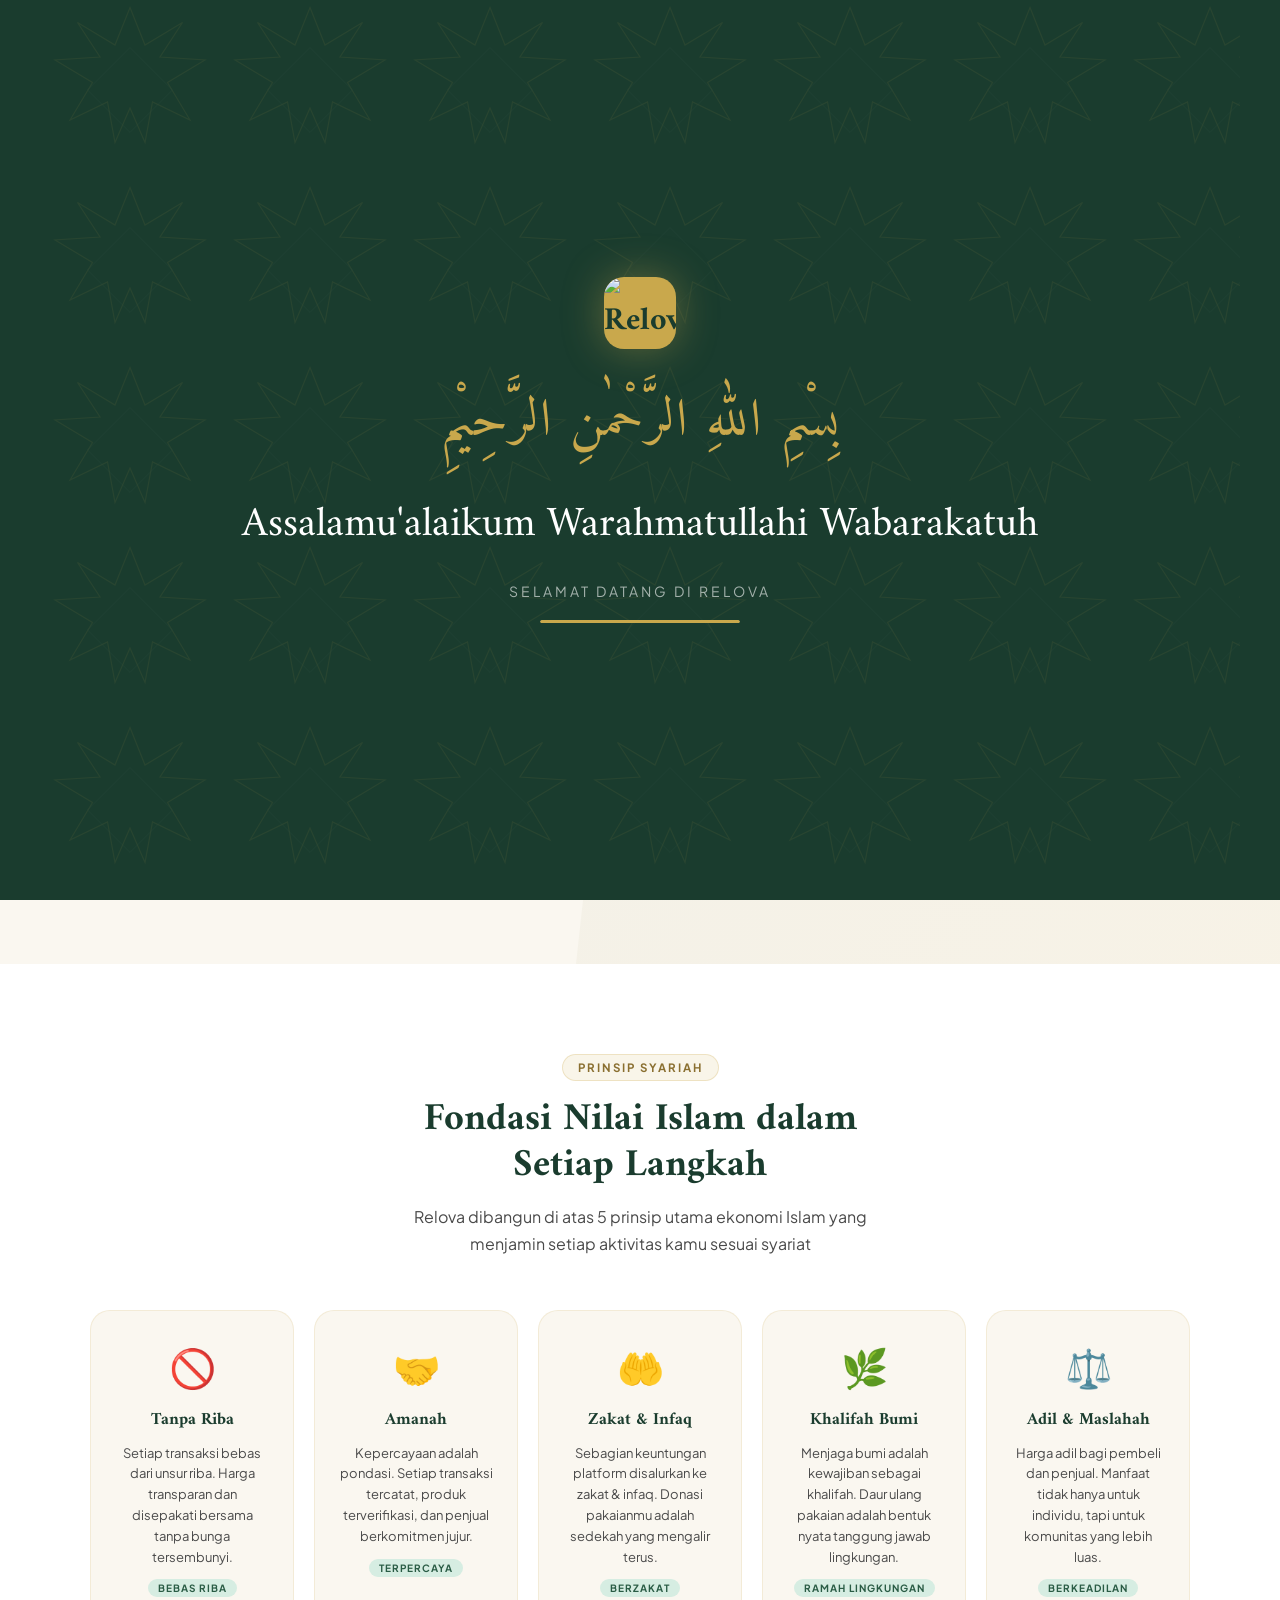
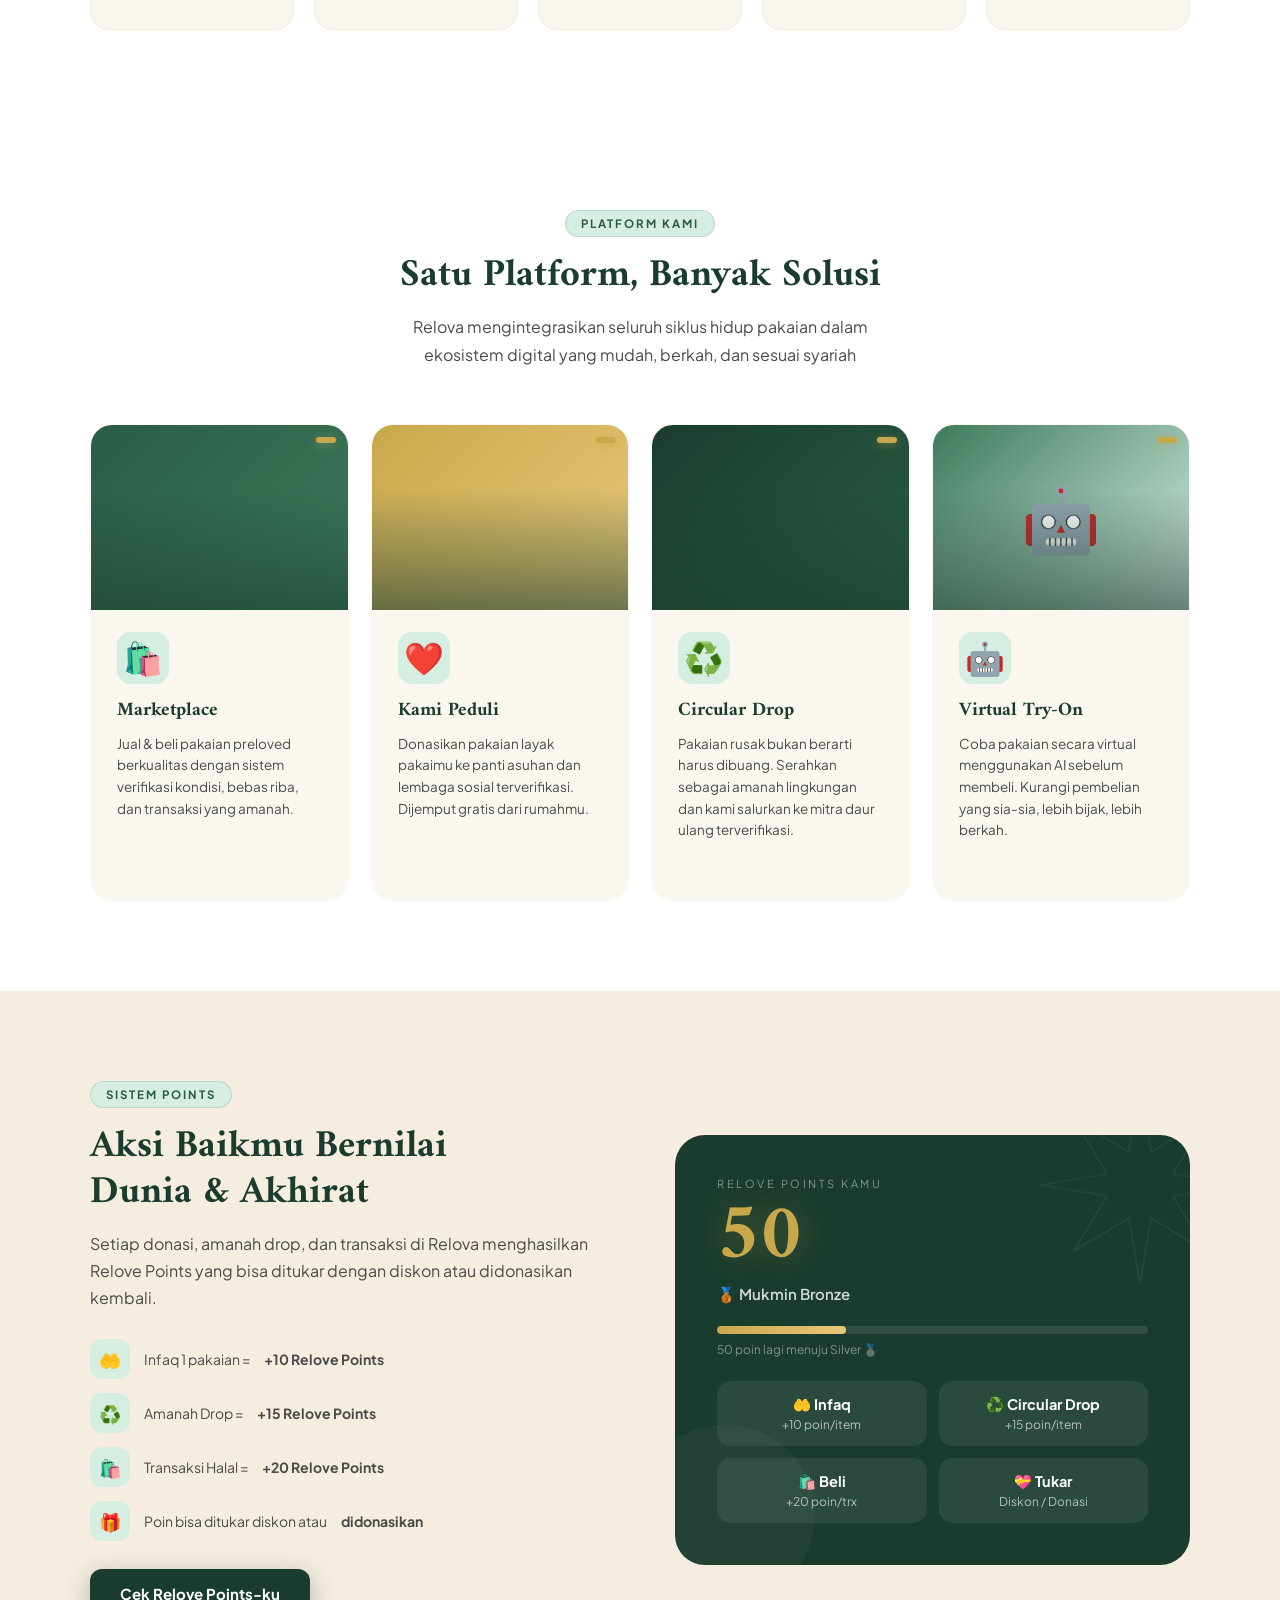
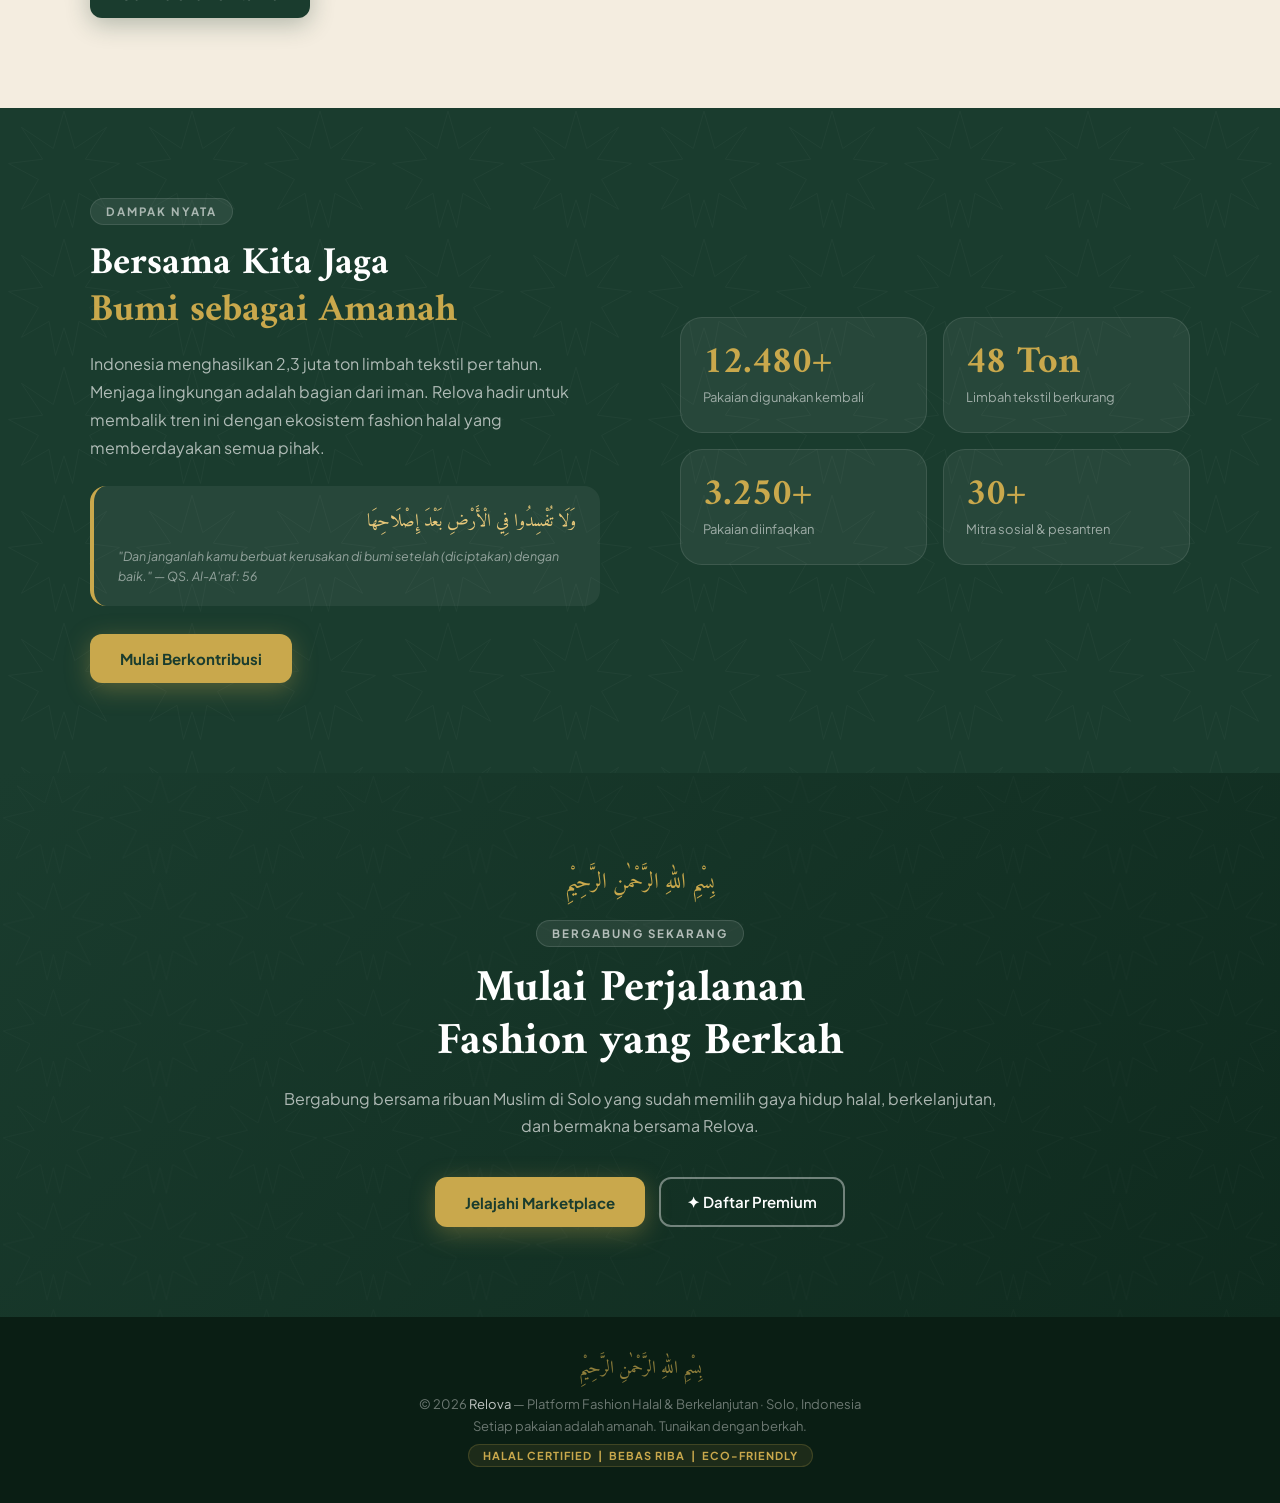
==== commit 787ab63b: "Update index.html" ====
--- a/index.html
+++ b/index.html
@@ -1347,7 +1347,7 @@
 <div id="salamOverlay">
   <!-- Geometric background -->
   <div class="salam-geo">
-    <svg viewBox="0 0 800 600" xmlns="http://www.w3.org/2000/svg">
+    <svg viewBox="0 0 800 600" xmlns=""C:\Users\Advan\OneDrive\KULYEAHH\LOMBA BPC\New folder\Audio Assalamualaikum.mp4"">
       <defs>
         <pattern id="geo" x="0" y="0" width="120" height="120" patternUnits="userSpaceOnUse">
           <polygon points="60,5 70,30 95,15 80,38 110,40 85,55 100,80 75,68 70,95 60,72 50,95 45,68 20,80 35,55 10,40 40,38 25,15 50,30" fill="none" stroke="rgba(201,168,76,1)" stroke-width="0.8"/>
@@ -1376,7 +1376,7 @@
 ================================================ -->
 <nav id="navbar">
   <a class="logo" href="#">
-    <div class="logo-mark" style="background:transparent;padding:0;overflow:hidden;">
+ <div class="logo-mark" style="background:transparent;padding:0;overflow:hidden;">
   <img src="https://github.com/Mi24-ai/Relova-Syariah/blob/main/logo.jpg?raw=true" 
        alt="Relova Logo" 
        style="width:100%;height:100%;object-fit:cover;border-radius:11px;">
@@ -1386,7 +1386,7 @@
       <span class="logo-tagline">Platform Fashion Halal &amp; Syariah</span>
     </div>
   </a>
-
+ 
   <ul>
     <li><a href="marketplace.html">marketplace</a></li>
     <li><a href="tryon.html">Virtual Try-On</a></li>
@@ -1396,7 +1396,7 @@
     <li><a href="premium.html" class="nav-cta">✦ Premium</a></li>
   </ul>
 </nav>
-
+ 
 <!-- ================================================
      MODAL
 ================================================ -->
@@ -1406,7 +1406,7 @@
     <div class="modal-bismillah">بِسْمِ اللهِ الرَّحْمٰنِ الرَّحِيْمِ</div>
     <h2>Tentang Relova</h2>
     <p class="modal-sub">Platform circular fashion halal pertama yang mengintegrasikan jual-beli, sedekah, dan daur ulang dalam satu ekosistem digital berbasis nilai Islam</p>
-
+ 
     <div class="modal-steps">
       <div class="modal-step">
         <div class="step-num">1</div>
@@ -1419,7 +1419,7 @@
         <div class="step-num">2</div>
         <div class="step-content">
           <h4>Infaq &amp; Sedekah (Kami Peduli)</h4>
-          <p>Sedekahkan pakaian ka ke panti asuhan dan lembaga sosial terverifikasi. Mitra ekspedisi kami menjemput langsung dari rumahmu — gratis! Setiap donasi dicatat sebagai amal.</p>
+          <p>Sedekahkan pakaian ka ke panti asuhan dan lembaga sosial terverifikasi. Mitra ekspedisi kami menjemput langsung dari rumahmu secara gratis! Setiap donasi dicatat sebagai amal.</p>
         </div>
       </div>
       <div class="modal-step">
@@ -1433,11 +1433,11 @@
         <div class="step-num">٤</div>
         <div class="step-content">
           <h4>Relove Points: Nilai dari Setiap Kebaikan</h4>
-          <p>Setiap aksi — berinfaq, amanah drop, dan bertransaksi akan menghasilkan Relova Points. Poin bisa ditukar diskon atau didonasikan ke lembaga sosial sebagai sedekah digital.</p>
+          <p>Setiap aksi berinfaq, Circular drop, dan bertransaksi akan menghasilkan Relova Points. Poin bisa ditukar diskon atau didonasikan ke lembaga sosial sebagai sedekah digital.</p>
         </div>
       </div>
     </div>
-
+ 
     <div class="modal-pillars">
       <div class="pillar-card">
         <div class="pillar-icon">🕌</div>
@@ -1460,14 +1460,14 @@
         <p>Setiap kebaikan menghasilkan nilai nyata</p>
       </div>
     </div>
-
+ 
     <div class="modal-cta">
       <button class="btn-utama" onclick="location.href='marketplace.html'; tutupModal()">Mulai Sekarang</button>
       <button class="btn-outline" onclick="tutupModal()">Tutup</button>
     </div>
   </div>
 </div>
-
+ 
 <!-- ================================================
      HERO
 ================================================ -->
@@ -1483,26 +1483,26 @@
       <rect width="1200" height="700" fill="url(#heroGeo)"/>
     </svg>
   </div>
-
+ 
   <div class="hero-text fade-up">
     <div class="hero-bismillah">بِسْمِ اللهِ الرَّحْمٰنِ الرَّحِيْمِ</div>
-
+ 
     <div class="hero-badge">
       <span class="dot"></span>
       Platform Circular Fashion Halal #1 di Solo
     </div>
-
+ 
     <h1>Fashion <span class="emas">Halal</span><br>Dimulai dari<br>Lemarimu</h1>
-
+ 
     <p>Jual, infaqkan, dan daur ulang pakaianmu dalam satu platform berbasis nilai syariah. Bersama Relova, setiap helai kain adalah amanah yang punya makna lebih dari sekadar mode.</p>
-
+ 
     <div class="halal-badges">
       <div class="hbadge"><span class="icon">✅</span> 100% Halal</div>
       <div class="hbadge"><span class="icon">🚫</span> Bebas Riba</div>
       <div class="hbadge"><span class="icon">🤝</span> Transaksi Amanah</div>
       <div class="hbadge"><span class="icon">🌿</span> Ramah Lingkungan</div>
     </div>
-
+ 
     <div class="hero-buttons">
       <button class="btn-utama" onclick="location.href='marketplace.html'">Mulai Sekarang</button>
       <button class="btn-outline" onclick="bukaModal()">
@@ -1513,7 +1513,7 @@
         Pelajari Lebih Lanjut
       </button>
     </div>
-
+ 
     <div class="hero-stats">
       <div class="stat-item">
         <div class="stat-angka">12.480+</div>
@@ -1529,7 +1529,7 @@
       </div>
     </div>
   </div>
-
+ 
   <div class="hero-visual">
     <div class="hero-visual-wrap">
       <!-- Spinning Islamic star -->
@@ -1540,23 +1540,23 @@
           <circle cx="100" cy="100" r="55" fill="none" stroke="#c9a84c" stroke-width="0.6" stroke-dasharray="4 3"/>
         </svg>
       </div>
-
+ 
       <div class="kartu-belakang2"></div>
       <div class="kartu-belakang1"></div>
-
+ 
       <div class="kartu-utama">
         <div class="ku-icon">🕌</div>
         <h3>Relova</h3>
         <p>Platform Fashion Halal</p>
         <div class="halal-seal">✅ Terverifikasi Halal</div>
       </div>
-
+ 
       <div class="badge-melayang badge-atas">🌿 48 Ton Dikurangi</div>
       <div class="badge-melayang badge-bawah">🤲 +30 Pahala Points</div>
     </div>
   </div>
 </section>
-
+ 
 <!-- ================================================
      PRINSIP SYARIAH
 ================================================ -->
@@ -1566,7 +1566,7 @@
     <h2 class="judul-seksi">Fondasi Nilai Islam dalam<br>Setiap Langkah</h2>
     <p class="sub-seksi">Relova dibangun di atas 5 prinsip utama ekonomi Islam yang menjamin setiap aktivitas kamu sesuai syariat</p>
   </div>
-
+ 
   <div class="syariah-grid">
     <div class="kartu-prinsip fade-up" style="transition-delay:0.05s">
       <span class="kp-ikon">🚫</span>
@@ -1600,7 +1600,7 @@
     </div>
   </div>
 </section>
-
+ 
 <!-- ================================================
      FITUR GRID
 ================================================ -->
@@ -1610,7 +1610,7 @@
     <h2 class="judul-seksi">Satu Platform, Banyak Solusi</h2>
     <p class="sub-seksi">Relova mengintegrasikan seluruh siklus hidup pakaian dalam ekosistem digital yang mudah, berkah, dan sesuai syariah</p>
   </div>
-
+ 
   <div class="fitur-grid">
     <div class="kartu-fitur fade-up" onclick="location.href='marketplace.html'" style="transition-delay:0.05s">
       <div class="kf-img-wrap">
@@ -1625,7 +1625,7 @@
         <div class="kf-arrow">Lihat Marketplace →</div>
       </div>
     </div>
-
+ 
     <div class="kartu-fitur fade-up" onclick="location.href='kamipeduli.html'" style="transition-delay:0.1s">
       <div class="kf-img-wrap">
         <img src="https://encrypted-tbn0.gstatic.com/images?q=tbn:ANd9GcR73dRcLAkYIzG29xrJE8xsd5wcAiIh_gjGaw&s" alt="Infaq Sedekah" onerror="this.style.display='none';this.parentElement.style.background='linear-gradient(135deg,#c9a84c,#e8c87a)'">
@@ -1639,10 +1639,10 @@
         <div class="kf-arrow">Mulai Bersedekah →</div>
       </div>
     </div>
-
+ 
     <div class="kartu-fitur fade-up" onclick="location.href='circulardrop.html'" style="transition-delay:0.15s">
       <div class="kf-img-wrap">
-        <img src="https://encrypted-tbn0.gstatic.com/images?q=tbn:ANd9GcSd7UZzRo2dB9e6gXrH2EX9C-iRZ5fzSL8Png&s" alt="Circular Drop" onerror="this.style.display='none';this.parentElement.style.background='linear-gradient(135deg,#1a3c2e,#2a5c45)'">
+        <img src="https://encrypted-tbn0.gstatic.com/images?q=tbn:ANd9GcSd7UZzRo2dB9e6gXrH2EX9C-iRZ5fzSL8Png&s" alt="Amanah Drop" onerror="this.style.display='none';this.parentElement.style.background='linear-gradient(135deg,#1a3c2e,#2a5c45)'">
         <div class="kf-overlay"></div>
         <div class="halal-chip"></div>
       </div>
@@ -1653,10 +1653,9 @@
         <div class="kf-arrow">Daur Ulang Sekarang →</div>
       </div>
     </div>
-
+ 
     <div class="kartu-fitur fade-up" onclick="location.href='tryon.html'" style="transition-delay:0.2s">
       <div class="kf-img-wrap">
-        <img src="https://github.com/Mi24-ai/Relova-Syariah/blob/main/Screenshot%202026-05-15%20002611.png?raw=true" alt="Try-on" onerror="this.style.display='none';this.parentElement.style.background='linear-gradient(135deg,#1a3c2e,#2a5c45)'">
         <div style="width:100%;height:100%;background:linear-gradient(135deg,#3d7a5e,#d6ede2);display:flex;align-items:center;justify-content:center;font-size:64px;">🤖</div>
         <div class="kf-overlay"></div>
         <div class="halal-chip"></div>
@@ -1664,13 +1663,13 @@
       <div class="kf-body">
         <div class="kf-ikon">🤖</div>
         <h3>Virtual Try-On</h3>
-        <p>Coba pakaian secara virtual menggunakan AI sebelum membeli. Kurangi pembelian yang sia-sia — lebih bijak, lebih berkah.</p>
+        <p>Coba pakaian secara virtual menggunakan AI sebelum membeli. Kurangi pembelian yang sia-sia, lebih bijak, lebih berkah.</p>
         <div class="kf-arrow">Coba Sekarang →</div>
       </div>
     </div>
   </div>
 </section>
-
+ 
 <!-- ================================================
      PAHALA POINTS
 ================================================ -->
@@ -1680,7 +1679,7 @@
       <div class="label-seksi">Sistem Points</div>
       <h2 class="judul-seksi">Aksi Baikmu Bernilai<br>Dunia &amp; Akhirat</h2>
       <p class="sub-seksi">Setiap donasi, amanah drop, dan transaksi di Relova menghasilkan Relove Points yang bisa ditukar dengan diskon atau didonasikan kembali.</p>
-
+ 
       <div class="pahala-info">
         <div class="pahala-row">
           <div class="pr-icon">🤲</div>
@@ -1699,20 +1698,20 @@
           Poin bisa ditukar diskon atau <strong>didonasikan</strong>
         </div>
       </div>
-
+ 
       <button class="btn-utama" style="margin-top:28px" onclick="location.href='reward.html'">Cek Relove Points-ku</button>
     </div>
-
+ 
     <div class="pahala-kartu fade-up">
       <div class="pk-label">Relove Points Kamu</div>
       <div class="pk-poin" id="pahalaPoin">0</div>
       <div class="pk-level" id="pahalaLevel">🥉 Mukmin Bronze</div>
-
+ 
       <div class="pk-track">
         <div class="pk-fill" id="pahalaFill" style="width:30%"></div>
       </div>
       <div class="pk-next" id="pahalaNext">50 poin lagi menuju Silver 🥈</div>
-
+ 
       <div class="pk-grid">
         <div class="pk-item">
           <strong>🤲 Infaq</strong>
@@ -1734,7 +1733,7 @@
     </div>
   </div>
 </section>
-
+ 
 <!-- ================================================
      DAMPAK
 ================================================ -->
@@ -1750,21 +1749,21 @@
       <rect width="1200" height="700" fill="url(#dampakGeo)"/>
     </svg>
   </div>
-
+ 
   <div class="dampak-inner">
     <div class="dampak-kiri fade-up">
       <div class="label-seksi" style="background:rgba(255,255,255,0.08);color:rgba(255,255,255,0.6);border-color:rgba(255,255,255,0.1)">Dampak Nyata</div>
       <h2>Bersama Kita Jaga<br><span class="emas">Bumi sebagai Amanah</span></h2>
       <p>Indonesia menghasilkan 2,3 juta ton limbah tekstil per tahun. Menjaga lingkungan adalah bagian dari iman. Relova hadir untuk membalik tren ini dengan ekosistem fashion halal yang memberdayakan semua pihak.</p>
-
+ 
       <div class="ayat-box">
         <div class="ayat-arab">وَلَا تُفْسِدُوا فِي الْأَرْضِ بَعْدَ إِصْلَاحِهَا</div>
         <div class="ayat-terjemah">"Dan janganlah kamu berbuat kerusakan di bumi setelah (diciptakan) dengan baik." — QS. Al-A'raf: 56</div>
       </div>
-
+ 
       <button class="btn-emas" style="margin-top:28px" onclick="location.href='circulardrop.html'">Mulai Berkontribusi</button>
     </div>
-
+ 
     <div class="dampak-grid fade-up">
       <div class="dampak-item">
         <div class="dampak-angka">12.480+</div>
@@ -1785,7 +1784,7 @@
     </div>
   </div>
 </section>
-
+ 
 <!-- ================================================
      CTA
 ================================================ -->
@@ -1801,7 +1800,7 @@
       <rect width="1200" height="600" fill="url(#ctaGeo)"/>
     </svg>
   </div>
-
+ 
   <div class="cta-inner fade-up">
     <div class="cta-bismillah">بِسْمِ اللهِ الرَّحْمٰنِ الرَّحِيْمِ</div>
     <div class="label-seksi" style="background:rgba(255,255,255,0.08);color:rgba(255,255,255,0.65);border-color:rgba(255,255,255,0.12)">Bergabung Sekarang</div>
@@ -1813,7 +1812,7 @@
     </div>
   </div>
 </section>
-
+ 
 <!-- ================================================
      FOOTER
 ================================================ -->
@@ -1825,33 +1824,20 @@
     <span class="footer-halal">HALAL CERTIFIED &nbsp;|&nbsp; BEBAS RIBA &nbsp;|&nbsp; ECO-FRIENDLY</span>
   </div>
 </footer>
-
+ 
 <!-- ================================================
      SCRIPT
 ================================================ -->
 <script>
   /* ===== SALAM OVERLAY & AUDIO ===== */
   window.addEventListener('load', () => {
-    // Ucapkan salam via Web Speech API
+    // Putar audio assalamu'alaikum custom
     setTimeout(() => {
-      if ('speechSynthesis' in window) {
-        const ucap = new SpeechSynthesisUtterance(
-          'Assalamu alaikum warahmatullahi wabarakatuh. Selamat datang di Relova Syariah, platform fashion halal dan berkelanjutan.'
-        );
-        ucap.lang = 'id-ID';
-        ucap.rate = 0.88;
-        ucap.pitch = 1.0;
-        ucap.volume = 0.85;
-
-        // Coba pilih suara Indonesia/Muslim
-        const voices = speechSynthesis.getVoices();
-        const idVoice = voices.find(v => v.lang.startsWith('id'));
-        if (idVoice) ucap.voice = idVoice;
-
-        speechSynthesis.speak(ucap);
-      }
-    }, 600);
-
+      const salamAudio = new Audio('[data-uri]');
+      salamAudio.volume = 0.9;
+      salamAudio.play().catch(err => console.log('Autoplay blocked:', err));
+    }, 400);
+ 
     // Hilangkan overlay setelah 3.2 detik
     setTimeout(() => {
       const overlay = document.getElementById('salamOverlay');
@@ -1859,42 +1845,39 @@
       setTimeout(() => overlay.remove(), 900);
     }, 3200);
   });
-
-  // Fallback untuk voices async load
-  if (speechSynthesis.onvoiceschanged !== undefined) {
-    speechSynthesis.onvoiceschanged = () => {};
-  }
-
+ 
+  // Audio custom sudah menggantikan speechSynthesis
+ 
   /* ===== NAVBAR SCROLL ===== */
   window.addEventListener('scroll', () => {
     document.getElementById('navbar').classList.toggle('scrolled', window.scrollY > 30);
   });
-
+ 
   /* ===== MODAL ===== */
   function bukaModal() {
     document.getElementById('modalTentang').classList.add('active');
     document.body.style.overflow = 'hidden';
   }
-
+ 
   function tutupModal() {
     document.getElementById('modalTentang').classList.remove('active');
     document.body.style.overflow = '';
   }
-
+ 
   document.getElementById('modalTentang').addEventListener('click', function(e) {
     if (e.target === this) tutupModal();
   });
-
+ 
   document.addEventListener('keydown', e => {
     if (e.key === 'Escape') tutupModal();
   });
-
+ 
   /* ===== PAHALA POINTS ===== */
   let poin = parseInt(localStorage.getItem('points') || '50');
   let levelText = '🥉 Mukmin Bronze';
   let progress = 30;
   let nextText = '50 poin lagi menuju Silver 🥈';
-
+ 
   if (poin >= 200) {
     levelText = '🥇 Mukmin Gold';
     progress = 100;
@@ -1907,12 +1890,12 @@
     nextText = (100 - poin) + ' poin lagi menuju Silver 🥈';
     progress = Math.round((poin / 100) * 60);
   }
-
+ 
   document.getElementById('pahalaPoin').innerText = poin;
   document.getElementById('pahalaLevel').innerText = levelText;
   document.getElementById('pahalaFill').style.width = progress + '%';
   document.getElementById('pahalaNext').innerText = nextText;
-
+ 
   /* ===== FADE ON SCROLL ===== */
   const observer = new IntersectionObserver((entries) => {
     entries.forEach(entry => {
@@ -1921,9 +1904,11 @@
       }
     });
   }, { threshold: 0.1 });
-
+ 
   document.querySelectorAll('.fade-up').forEach(el => observer.observe(el));
 </script>
-
+ 
 </body>
 </html>
+</body>
+</html>
